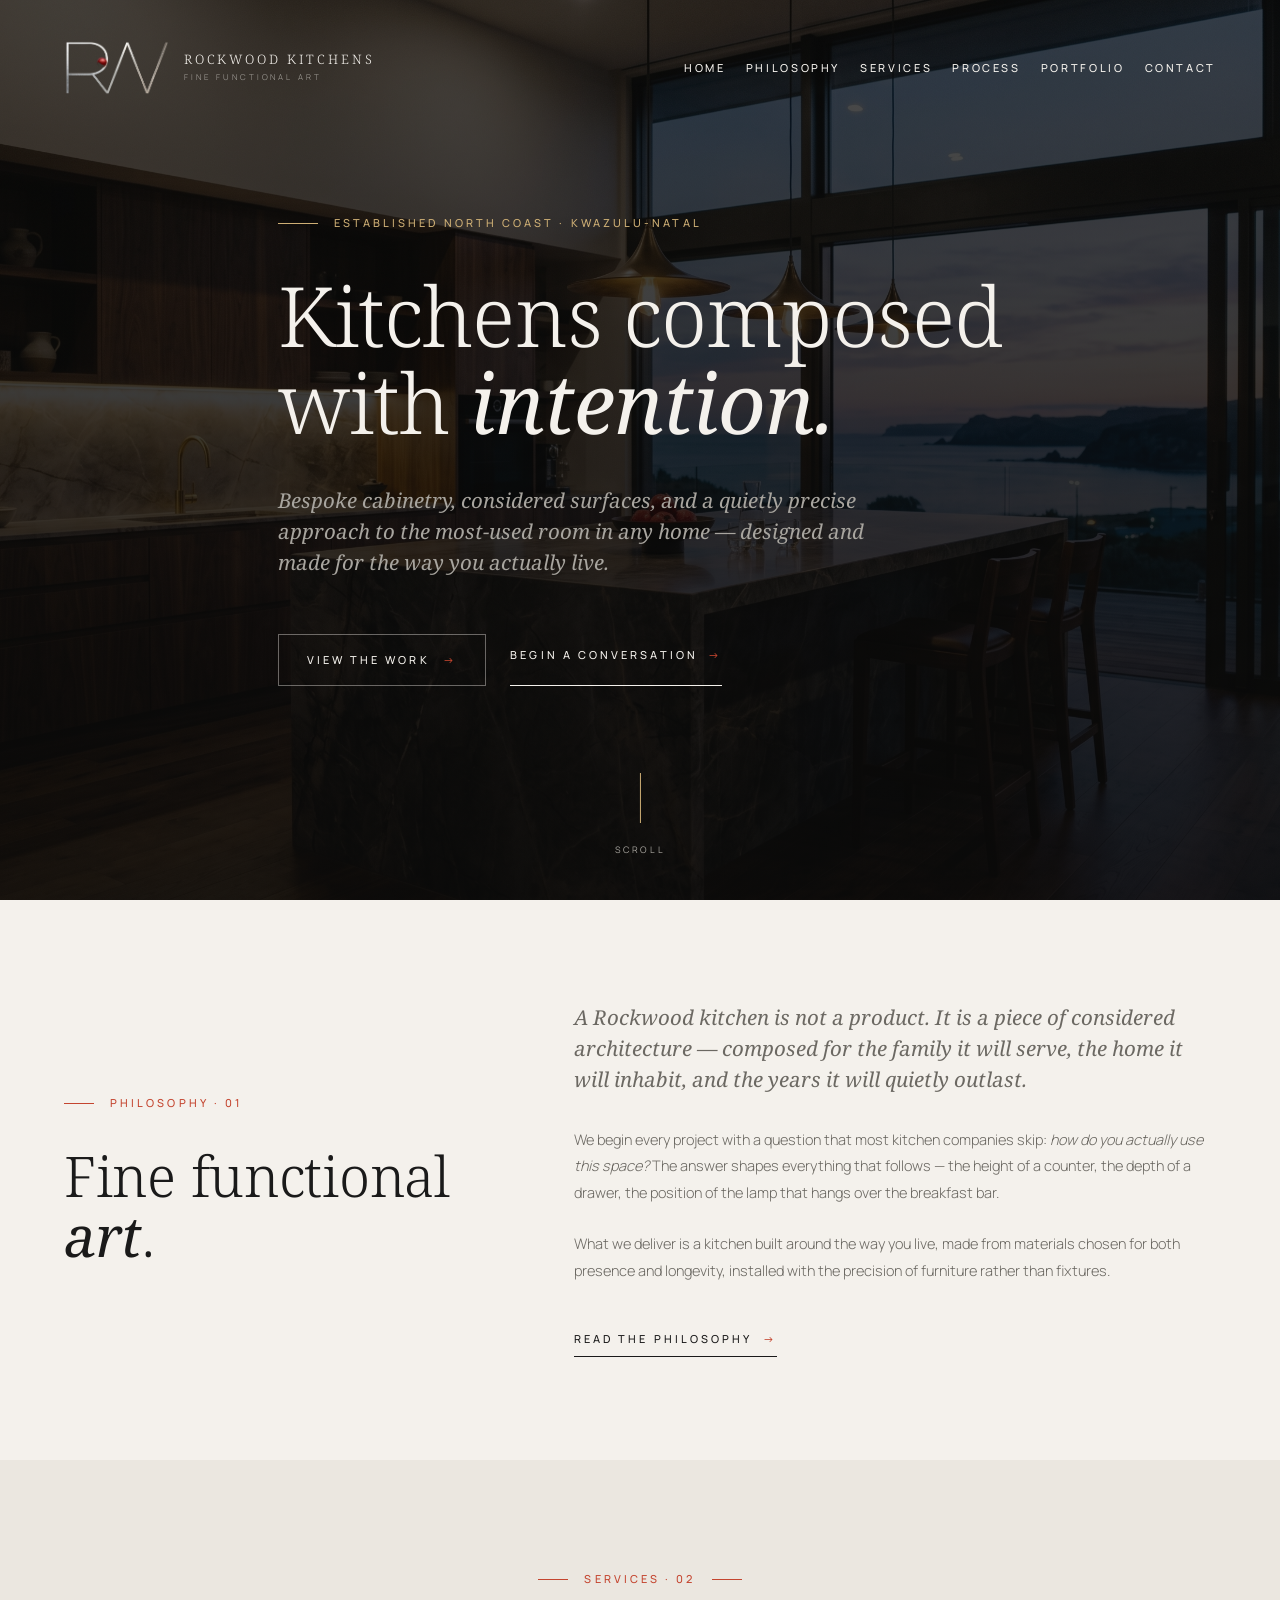
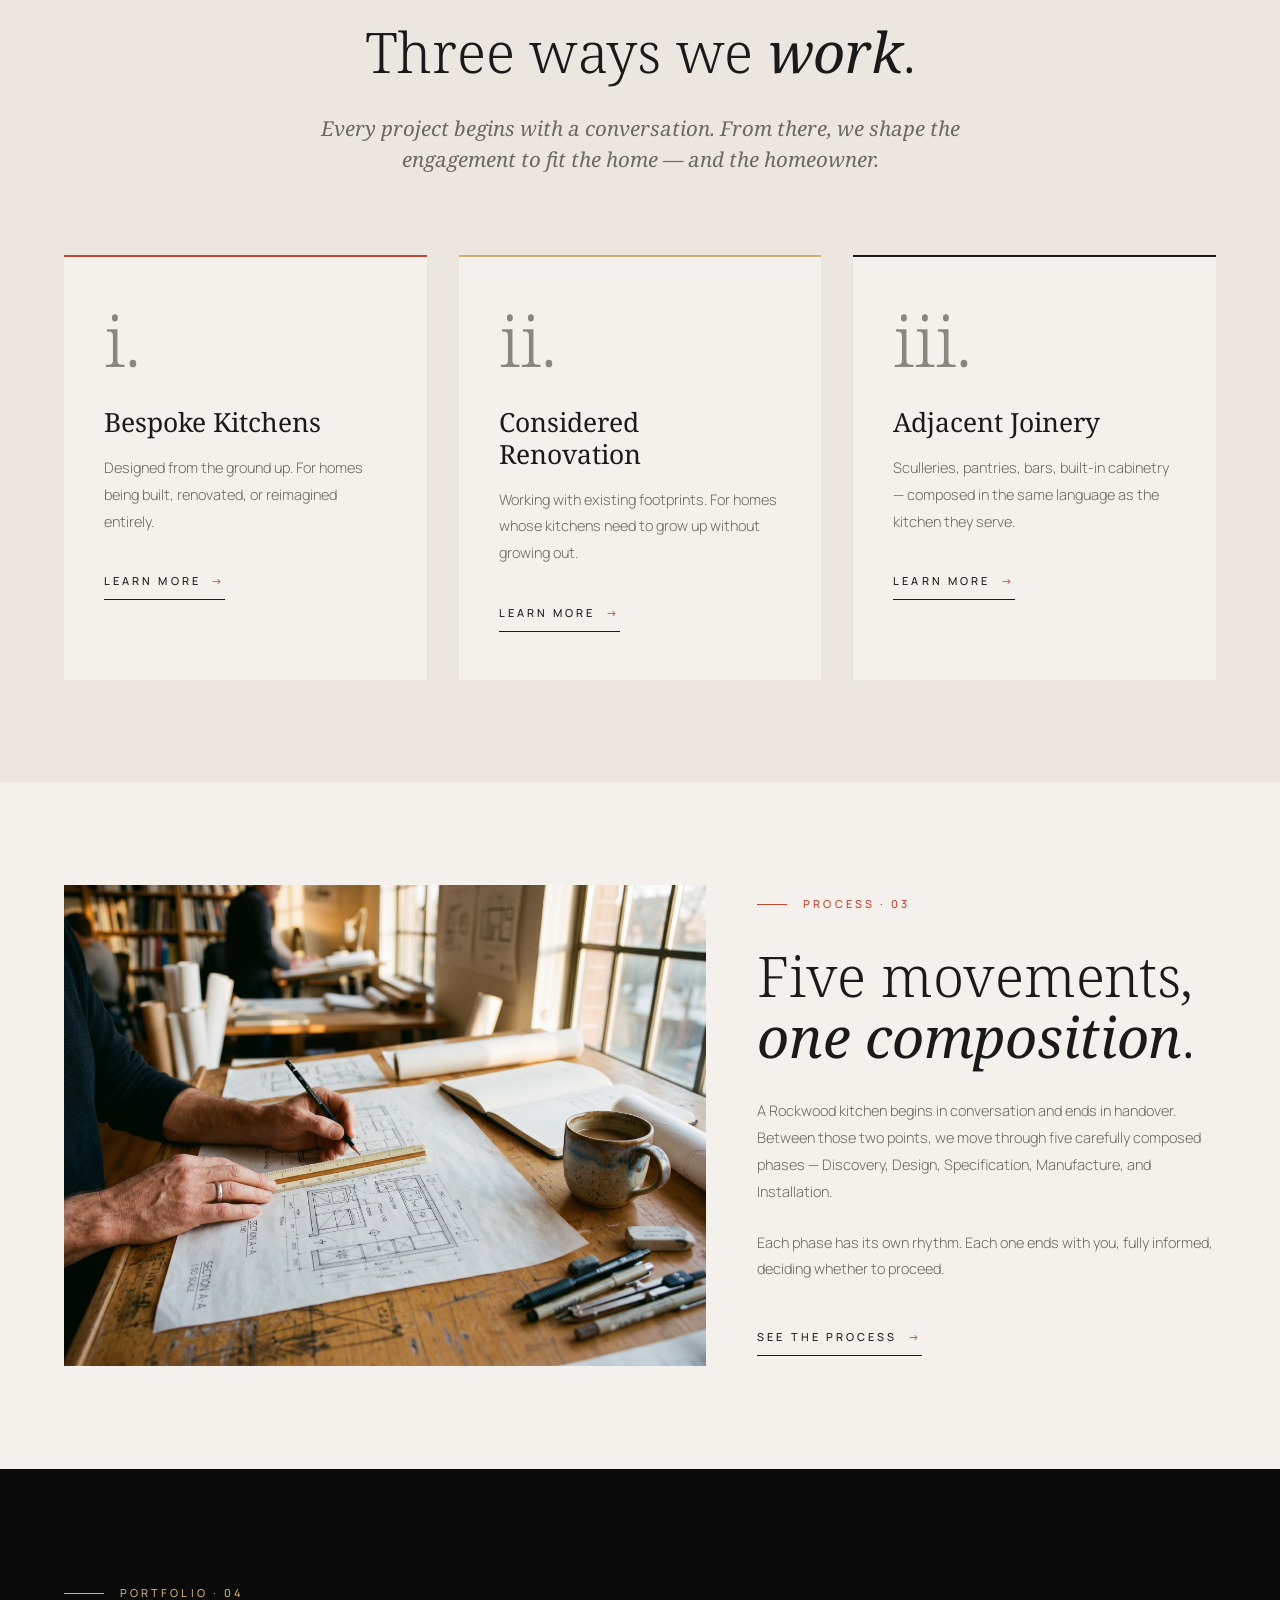
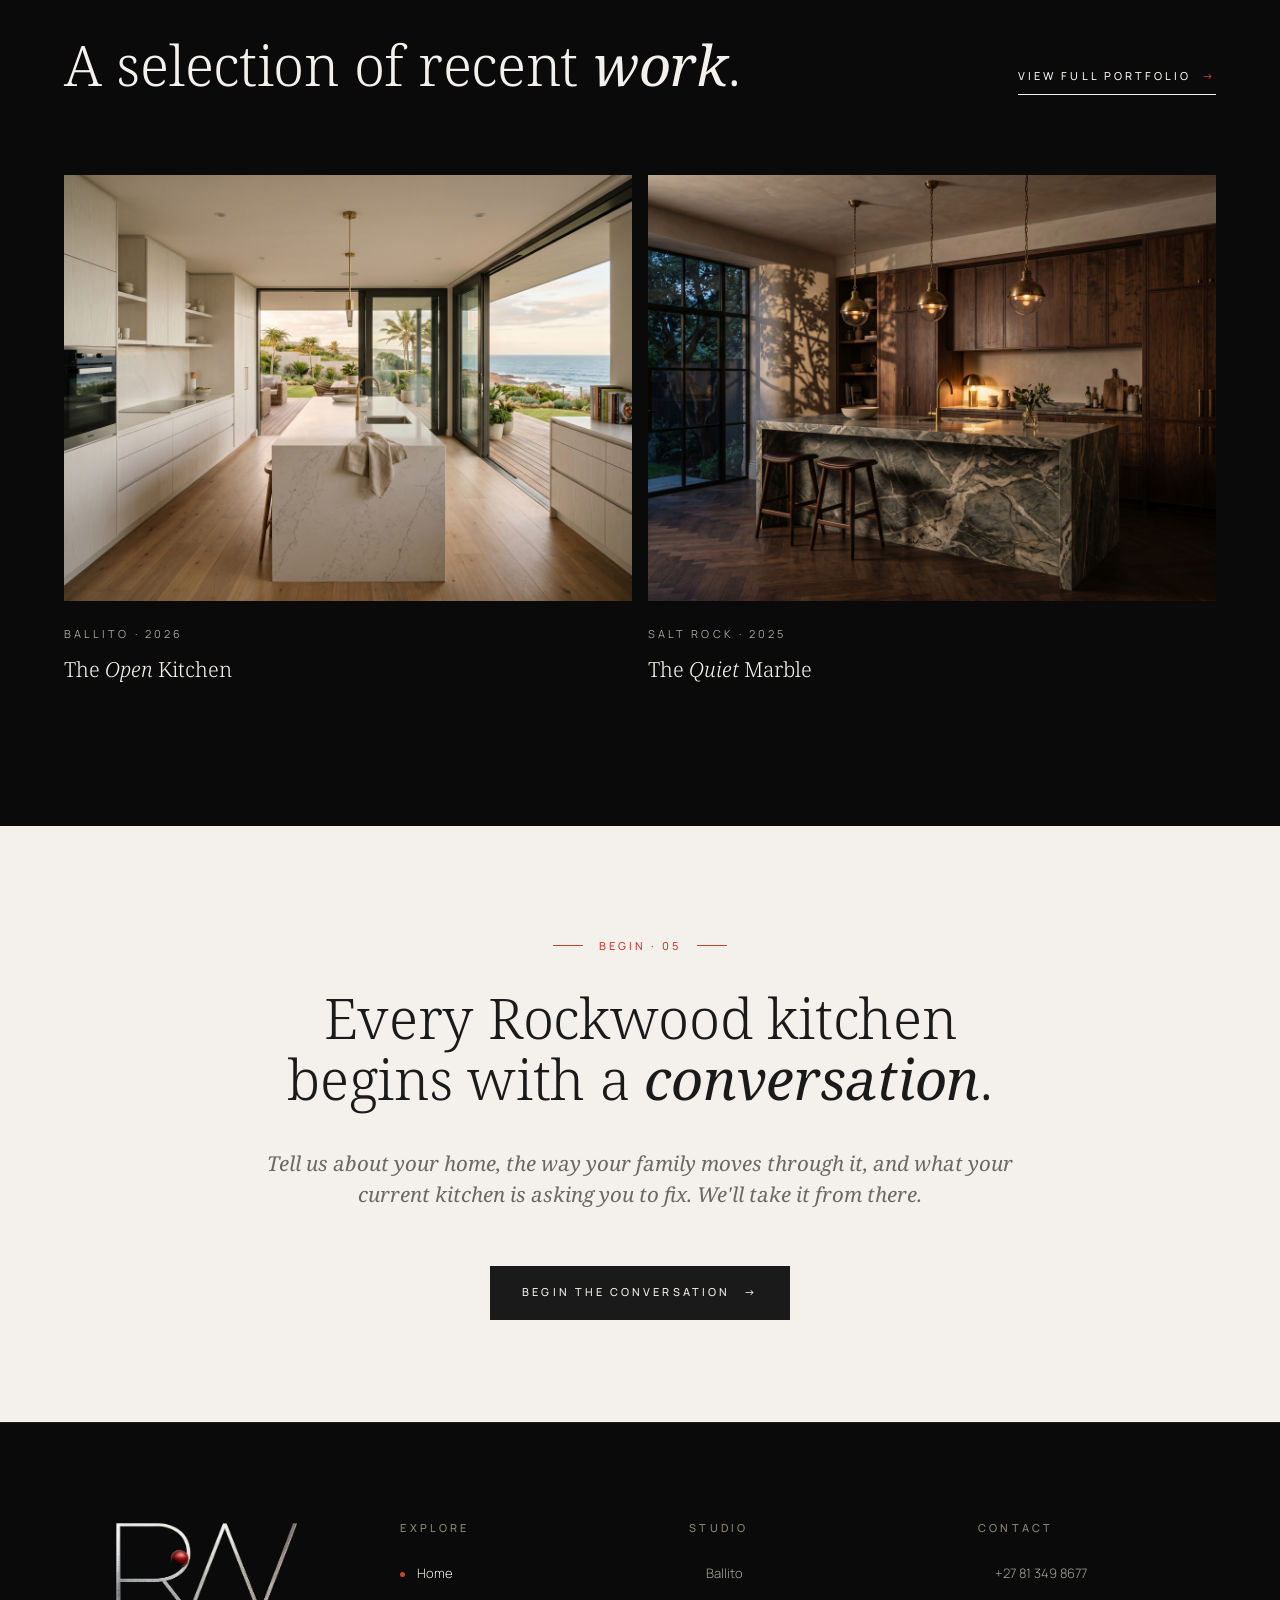
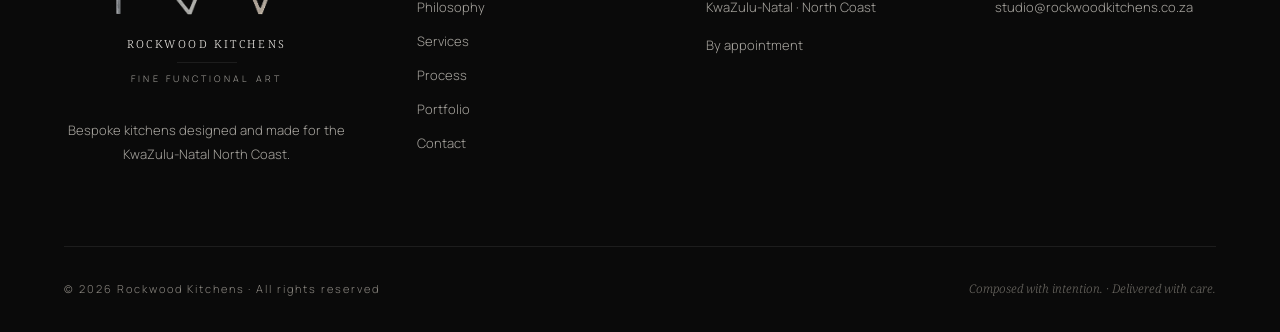
==== index.html @ f2700e16 "sda asdfasf" ====
<!DOCTYPE html>
<html lang="en">
<head>
<meta charset="UTF-8">
<meta name="viewport" content="width=device-width, initial-scale=1.0">
<title>Rockwood Kitchens — Fine Functional Art</title>
<meta name="description" content="Rockwood Kitchens designs and delivers bespoke kitchens for the KwaZulu-Natal North Coast. Considered, precise, and made to last.">
<meta property="og:title" content="Rockwood Kitchens — Fine Functional Art">
<meta property="og:description" content="Bespoke kitchens designed and built for the KwaZulu-Natal North Coast.">
<meta property="og:type" content="website">
<link rel="preconnect" href="https://fonts.googleapis.com">
<link rel="preconnect" href="https://fonts.gstatic.com" crossorigin>
<link href="https://fonts.googleapis.com/css2?family=Noto+Serif:ital,wght@0,300;0,400;0,500;0,600;1,300;1,400;1,500&family=Manrope:wght@200;300;400;500;600&display=swap" rel="stylesheet">
<link rel="stylesheet" href="assets/site.css">
</head>
<body>

<!-- ════════════ HEADER ════════════ -->
<header class="site-header on-dark">
  <div class="row">
    <a href="index.html" class="logo-mark">
      <img src="assets/rockwood-monogram.png" alt="Rockwood Kitchens monogram">
      <div>
        <div class="title">ROCKWOOD&nbsp;KITCHENS</div>
        <div class="sub">Fine Functional Art</div>
      </div>
    </a>
    <nav class="site-nav">
      <a href="index.html" class="current">Home</a>
      <a href="about.html">Philosophy</a>
      <a href="services.html">Services</a>
      <a href="process.html">Process</a>
      <a href="portfolio.html">Portfolio</a>
      <a href="contact.html">Contact</a>
    </nav>
    <button class="menu-toggle" aria-label="Menu">☰</button>
  </div>
</header>

<!-- ════════════ HERO ════════════ -->
<section style="position: relative; min-height: 100vh; background: var(--ink-2); color: var(--cream); display: flex; align-items: center; overflow: hidden;">
  <!-- REPLACE: hero photograph of a finished Rockwood kitchen, shot at dusk, warm lamps on, dark cabinetry -->
  <div class="photo-frame" style="position: absolute; inset: 0; opacity: 0.45;">
    <img src="assets/images/IMG-WEB-01-home-hero.jpg" alt="">
  </div>
  <div style="position: absolute; inset: 0; background: linear-gradient(to bottom, rgba(10,10,10,0.4) 0%, rgba(10,10,10,0.75) 100%);"></div>

  <div class="container" style="position: relative; z-index: 2; padding-top: 8rem; padding-bottom: 8rem;">
    <div style="max-width: 900px;">
      <div class="rise" style="display: flex; align-items: center; gap: 1rem; margin-bottom: 2.5rem;">
        <span class="rule-gold"></span>
        <span class="eyebrow-gold">Established North Coast · KwaZulu-Natal</span>
      </div>
      <h1 class="h-hero h-hero-light rise d1">
        Kitchens composed<br>
        with <span class="italic">intention.</span>
      </h1>
      <p class="lead rise d2" style="color: var(--mute-3); max-width: 620px; margin-top: 2.5rem;">
        Bespoke cabinetry, considered surfaces, and a quietly precise approach to the most-used room in any home — designed and made for the way you actually live.
      </p>
      <div class="rise d3" style="margin-top: 3.5rem; display: flex; flex-wrap: wrap; gap: 1.5rem;">
        <a href="portfolio.html" class="btn-outline on-dark">View the Work <span class="arrow">→</span></a>
        <a href="contact.html" class="cta-link cta-link-light">Begin a Conversation <span class="arrow">→</span></a>
      </div>
    </div>
  </div>

  <div style="position: absolute; bottom: 2.5rem; left: 50%; transform: translateX(-50%); z-index: 2;">
    <div style="width: 1px; height: 50px; background: var(--gold); margin: 0 auto 0.75rem;"></div>
    <span class="eyebrow-on-dark" style="font-size: 9px;">SCROLL</span>
  </div>
</section>

<!-- ════════════ PHILOSOPHY ════════════ -->
<section class="section">
  <div class="container">
    <div class="grid-split-5-7">
      <div>
        <div style="display: flex; align-items: center; gap: 1rem; margin-bottom: 2rem;">
          <span class="rule-short"></span>
          <span class="eyebrow">Philosophy · 01</span>
        </div>
        <h2 class="h-section">
          Fine functional<br>
          <span class="italic">art</span>.
        </h2>
      </div>
      <div>
        <p class="lead" style="margin-bottom: 2rem;">
          A Rockwood kitchen is not a product. It is a piece of considered architecture — composed for the family it will serve, the home it will inhabit, and the years it will quietly outlast.
        </p>
        <p class="body-text" style="margin-bottom: 1.5rem;">
          We begin every project with a question that most kitchen companies skip: <em>how do you actually use this space?</em> The answer shapes everything that follows — the height of a counter, the depth of a drawer, the position of the lamp that hangs over the breakfast bar.
        </p>
        <p class="body-text" style="margin-bottom: 2.5rem;">
          What we deliver is a kitchen built around the way you live, made from materials chosen for both presence and longevity, installed with the precision of furniture rather than fixtures.
        </p>
        <a href="about.html" class="cta-link">Read the Philosophy <span class="arrow">→</span></a>
      </div>
    </div>
  </div>
</section>

<!-- ════════════ SERVICES PREVIEW ════════════ -->
<section class="section" style="background: var(--cream-2);">
  <div class="container">
    <div style="text-align: center; max-width: 720px; margin: 0 auto 5rem;">
      <div style="display: inline-flex; align-items: center; gap: 1rem; margin-bottom: 2rem;">
        <span class="rule-short"></span>
        <span class="eyebrow">Services · 02</span>
        <span class="rule-short"></span>
      </div>
      <h2 class="h-section">
        Three ways we <span class="italic">work</span>.
      </h2>
      <p class="lead" style="margin-top: 2rem;">
        Every project begins with a conversation. From there, we shape the engagement to fit the home — and the homeowner.
      </p>
    </div>

    <div style="display: grid; grid-template-columns: repeat(3, 1fr); gap: 2rem;">
      <div style="background: var(--cream); padding: 3rem 2.5rem; border-top: 2px solid var(--rust);">
        <div class="numeral" style="margin-bottom: 2rem;">i.</div>
        <h3 class="h-card" style="margin-bottom: 1rem;">Bespoke Kitchens</h3>
        <p class="body-text" style="margin-bottom: 2rem;">Designed from the ground up. For homes being built, renovated, or reimagined entirely.</p>
        <a href="services.html#bespoke" class="cta-link">Learn More <span class="arrow">→</span></a>
      </div>
      <div style="background: var(--cream); padding: 3rem 2.5rem; border-top: 2px solid var(--gold);">
        <div class="numeral" style="margin-bottom: 2rem;">ii.</div>
        <h3 class="h-card" style="margin-bottom: 1rem;">Considered Renovation</h3>
        <p class="body-text" style="margin-bottom: 2rem;">Working with existing footprints. For homes whose kitchens need to grow up without growing out.</p>
        <a href="services.html#renovation" class="cta-link">Learn More <span class="arrow">→</span></a>
      </div>
      <div style="background: var(--cream); padding: 3rem 2.5rem; border-top: 2px solid var(--ink);">
        <div class="numeral" style="margin-bottom: 2rem;">iii.</div>
        <h3 class="h-card" style="margin-bottom: 1rem;">Adjacent Joinery</h3>
        <p class="body-text" style="margin-bottom: 2rem;">Sculleries, pantries, bars, built-in cabinetry — composed in the same language as the kitchen they serve.</p>
        <a href="services.html#joinery" class="cta-link">Learn More <span class="arrow">→</span></a>
      </div>
    </div>
  </div>
</section>

<!-- ════════════ PROCESS PREVIEW ════════════ -->
<section class="section">
  <div class="container">
    <div class="grid-split-7-5">
      <!-- REPLACE: photograph of a Rockwood designer at a drafting table, technical drawing visible, warm light -->
      <div class="photo-frame aspect-4-3">
        <img src="assets/images/IMG-WEB-02-process-drafting.jpg" alt="">
      </div>
      <div>
        <div style="display: flex; align-items: center; gap: 1rem; margin-bottom: 2rem;">
          <span class="rule-short"></span>
          <span class="eyebrow">Process · 03</span>
        </div>
        <h2 class="h-section" style="margin-bottom: 2rem;">
          Five movements, <span class="italic">one composition</span>.
        </h2>
        <p class="body-text" style="margin-bottom: 1.5rem;">
          A Rockwood kitchen begins in conversation and ends in handover. Between those two points, we move through five carefully composed phases — Discovery, Design, Specification, Manufacture, and Installation.
        </p>
        <p class="body-text" style="margin-bottom: 2.5rem;">
          Each phase has its own rhythm. Each one ends with you, fully informed, deciding whether to proceed.
        </p>
        <a href="process.html" class="cta-link">See the Process <span class="arrow">→</span></a>
      </div>
    </div>
  </div>
</section>

<!-- ════════════ PORTFOLIO PREVIEW ════════════ -->
<section style="background: var(--ink-2); color: var(--cream); padding: clamp(5rem, 9vw, 9rem) 0;">
  <div class="container">
    <div style="display: flex; align-items: end; justify-content: space-between; gap: 3rem; margin-bottom: 5rem; flex-wrap: wrap;">
      <div>
        <div style="display: flex; align-items: center; gap: 1rem; margin-bottom: 2rem;">
          <span class="rule-gold"></span>
          <span class="eyebrow-gold">Portfolio · 04</span>
        </div>
        <h2 class="h-section h-section-light">
          A selection of recent <span class="italic">work</span>.
        </h2>
      </div>
      <a href="portfolio.html" class="cta-link cta-link-light">View Full Portfolio <span class="arrow">→</span></a>
    </div>

    <div style="display: grid; grid-template-columns: 1fr 1fr; gap: 1rem;">
      <!-- REPLACE: portfolio image — Ballito residence, white-oak galley kitchen, view to garden -->
      <div>
        <div class="photo-frame aspect-4-3">
          <img src="assets/images/IMG-WEB-03-portfolio-open-kitchen.jpg" alt="">
        </div>
        <div style="padding: 1.5rem 0; display: flex; justify-content: space-between; align-items: baseline;">
          <div>
            <div class="eyebrow-on-dark">Ballito · 2026</div>
            <div style="font-family: 'Noto Serif', serif; font-size: 1.3rem; color: var(--cream); margin-top: 0.5rem;">The <em>Open</em> Kitchen</div>
          </div>
        </div>
      </div>
      <!-- REPLACE: portfolio image — Salt Rock residence, dark cabinetry, marble island, pendant lights -->
      <div>
        <div class="photo-frame aspect-4-3">
          <img src="assets/images/IMG-WEB-04-portfolio-quiet-marble.jpg" alt="">
        </div>
        <div style="padding: 1.5rem 0; display: flex; justify-content: space-between; align-items: baseline;">
          <div>
            <div class="eyebrow-on-dark">Salt Rock · 2025</div>
            <div style="font-family: 'Noto Serif', serif; font-size: 1.3rem; color: var(--cream); margin-top: 0.5rem;">The <em>Quiet</em> Marble</div>
          </div>
        </div>
      </div>
    </div>
  </div>
</section>

<!-- ════════════ CTA / CONTACT ════════════ -->
<section class="section">
  <div class="container">
    <div style="text-align: center; max-width: 780px; margin: 0 auto;">
      <div style="display: inline-flex; align-items: center; gap: 1rem; margin-bottom: 2rem;">
        <span class="rule-short"></span>
        <span class="eyebrow">Begin · 05</span>
        <span class="rule-short"></span>
      </div>
      <h2 class="h-section" style="margin-bottom: 2.5rem;">
        Every Rockwood kitchen<br>
        begins with a <span class="italic">conversation</span>.
      </h2>
      <p class="lead" style="margin-bottom: 3.5rem;">
        Tell us about your home, the way your family moves through it, and what your current kitchen is asking you to fix. We'll take it from there.
      </p>
      <a href="contact.html" class="btn-solid">Begin the Conversation <span class="arrow">→</span></a>
    </div>
  </div>
</section>

<!-- ════════════ FOOTER ════════════ -->
<footer class="site-footer">
  <div class="row">
    <div class="footer-brand">
      <div class="center-block">
        <img src="assets/rockwood-monogram.png" alt="Rockwood Kitchens">
        <div class="title">ROCKWOOD&nbsp;KITCHENS</div>
        <div class="sub-rule"></div>
        <div class="sub">Fine Functional Art</div>
      </div>
      <p class="footer-tagline" style="margin: 2rem auto 0; text-align: center;">
        Bespoke kitchens designed and made for the KwaZulu-Natal North Coast.
      </p>
    </div>
    <div class="footer-col">
      <h5>Explore</h5>
      <ul>
        <li class="current"><a href="index.html">Home</a></li>
        <li><a href="about.html">Philosophy</a></li>
        <li><a href="services.html">Services</a></li>
        <li><a href="process.html">Process</a></li>
        <li><a href="portfolio.html">Portfolio</a></li>
        <li><a href="contact.html">Contact</a></li>
      </ul>
    </div>
    <div class="footer-col">
      <h5>Studio</h5>
      <ul class="contact-list">
        <li>Ballito</li>
        <li class="muted">KwaZulu-Natal · North Coast</li>
        <li style="margin-top: 1rem;">By appointment</li>
      </ul>
    </div>
    <div class="footer-col">
      <h5>Contact</h5>
      <ul class="contact-list">
        <li><a href="tel:+27813498677">+27&nbsp;81&nbsp;349&nbsp;8677</a></li>
        <li><a href="mailto:studio@rockwoodkitchens.co.za">studio@rockwoodkitchens.co.za</a></li>
      </ul>
    </div>
  </div>
  <div class="copyright-row">
    <span>© 2026 Rockwood Kitchens · All rights reserved</span>
    <span class="closing-italic">Composed with intention. · Delivered with care.</span>
  </div>
</footer>

<script>
  document.querySelector('.menu-toggle')?.addEventListener('click', () => {
    const nav = document.querySelector('.site-nav');
    nav.style.display = nav.style.display === 'flex' ? 'none' : 'flex';
  });
</script>

</body>
</html>
---- assets/site.css ----
/* ─────────────────────────────────────────────────
   ROCKWOOD KITCHENS — Site Stylesheet
   v1.0 · May 2026 · Mathew Hartley Consulting
   Editorial luxury — locked design system
   ───────────────────────────────────────────────── */

:root {
  --cream:    #f4f1ec;
  --cream-2:  #ebe7e0;
  --cream-3:  #e4ddd0;
  --ink:      #1a1a1a;
  --ink-2:    #0a0a0a;
  --ink-3:    #1c1c1a;
  --mute:     #8b8780;
  --mute-2:   #6b6862;
  --mute-3:   #a8a59f;
  --line:     #d4d0c8;
  --line-dk:  rgba(255,255,255,0.08);
  --rust:     #c4452f;
  --rust-2:   #9e3a28;
  --gold:     #ceaf75;

  --maxw:     1600px;
  --maxw-narrow: 1100px;
}

*, *::before, *::after { box-sizing: border-box; margin: 0; padding: 0; }
html { scroll-behavior: smooth; -webkit-text-size-adjust: 100%; }
body {
  font-family: 'Manrope', system-ui, -apple-system, sans-serif;
  font-weight: 300;
  font-size: 15px;
  line-height: 1.7;
  color: var(--ink);
  background: var(--cream);
  -webkit-font-smoothing: antialiased;
  text-rendering: optimizeLegibility;
  font-feature-settings: 'kern','liga','ss01';
}
img { max-width: 100%; height: auto; display: block; }
a { color: inherit; text-decoration: none; }

.font-serif { font-family: 'Noto Serif', 'Times New Roman', serif; }
.italic { font-style: italic; }

/* ─── Eyebrows ─── */
.eyebrow {
  font-size: 11px; letter-spacing: 0.28em; text-transform: uppercase;
  color: var(--rust); font-weight: 500;
}
.eyebrow-mute {
  font-size: 11px; letter-spacing: 0.28em; text-transform: uppercase;
  color: var(--mute); font-weight: 500;
}
.eyebrow-on-dark {
  font-size: 11px; letter-spacing: 0.28em; text-transform: uppercase;
  color: var(--mute-3); font-weight: 400;
}
.eyebrow-gold {
  font-size: 11px; letter-spacing: 0.28em; text-transform: uppercase;
  color: var(--gold); font-weight: 500;
}

/* ─── Rules ─── */
.rule-short { display: inline-block; width: 30px; height: 1px; background: var(--rust); vertical-align: middle; }
.rule-gold  { display: inline-block; width: 40px; height: 1px; background: var(--gold); vertical-align: middle; }
.rule-line  { display: block; width: 100%; height: 1px; background: var(--line); }
.rule-line-dk { display: block; width: 100%; height: 1px; background: var(--line-dk); }

/* ─── Dot separator ─── */
.dot { display: inline-block; width: 5px; height: 5px; border-radius: 9999px; background: var(--rust); vertical-align: middle; }
.dot-gold { display: inline-block; width: 5px; height: 5px; border-radius: 9999px; background: var(--gold); vertical-align: middle; }

/* ─── Container ─── */
.container { max-width: var(--maxw); margin: 0 auto; padding-left: clamp(1.5rem, 5vw, 5rem); padding-right: clamp(1.5rem, 5vw, 5rem); }
.container-narrow { max-width: var(--maxw-narrow); margin: 0 auto; padding-left: clamp(1.5rem, 5vw, 5rem); padding-right: clamp(1.5rem, 5vw, 5rem); }

/* ─── Section padding ─── */
.section { padding-top: clamp(4rem, 8vw, 8rem); padding-bottom: clamp(4rem, 8vw, 8rem); }
.section-lg { padding-top: clamp(5rem, 10vw, 10rem); padding-bottom: clamp(5rem, 10vw, 10rem); }

/* ─── Headlines ─── */
.h-hero {
  font-family: 'Noto Serif', serif;
  font-weight: 300;
  font-size: clamp(3rem, 6.5vw, 5.5rem);
  line-height: 1.04;
  letter-spacing: -0.01em;
  color: var(--ink);
}
.h-hero-light { color: var(--cream); }
.h-hero .italic { font-style: italic; font-weight: 400; }

.h-section {
  font-family: 'Noto Serif', serif;
  font-weight: 300;
  font-size: clamp(2.25rem, 4.5vw, 3.5rem);
  line-height: 1.08;
  letter-spacing: -0.005em;
  color: var(--ink);
}
.h-section .italic { font-style: italic; font-weight: 400; }
.h-section-light { color: var(--cream); }

.h-card {
  font-family: 'Noto Serif', serif;
  font-weight: 400;
  font-size: 1.65rem;
  line-height: 1.2;
  color: var(--ink);
}

/* ─── Body text classes ─── */
.lead {
  font-family: 'Noto Serif', serif;
  font-weight: 400;
  font-style: italic;
  font-size: clamp(1.05rem, 1.6vw, 1.4rem);
  line-height: 1.5;
  color: var(--mute-2);
}
.body-text { font-size: 14.5px; line-height: 1.85; color: var(--mute-2); }
.body-text-light { color: var(--mute-3); }
.caption { font-size: 13px; line-height: 1.7; color: var(--mute-2); }

/* ─── Big serif numerals ─── */
.numeral {
  font-family: 'Noto Serif', serif;
  font-weight: 300;
  font-size: clamp(3.5rem, 5.5vw, 5rem);
  line-height: 1;
  color: var(--mute);
}
.numeral-dark { color: var(--line); }

/* ─── Buttons & CTAs ─── */
.cta-link {
  display: inline-flex; align-items: center; gap: .65rem;
  padding-bottom: .5rem; border-bottom: 1px solid currentColor;
  font-size: 11px; letter-spacing: 0.28em; text-transform: uppercase;
  font-weight: 500; color: var(--ink);
  transition: color 0.3s ease;
}
.cta-link .arrow { color: var(--rust); transition: transform 0.35s ease; }
.cta-link:hover .arrow { transform: translateX(.35rem); }
.cta-link-light { color: var(--cream); }
.cta-link-light .arrow { color: var(--rust); }

.btn-outline {
  display: inline-flex; align-items: center; gap: .85rem;
  padding: 1rem 1.75rem; border: 1px solid currentColor;
  font-size: 11px; letter-spacing: 0.28em; text-transform: uppercase;
  font-weight: 500; color: var(--ink); background: transparent;
  transition: background-color 0.3s ease, color 0.3s ease;
  cursor: pointer;
}
.btn-outline .arrow { color: var(--rust); transition: transform 0.35s ease; }
.btn-outline:hover .arrow { transform: translateX(.3rem); }
.btn-outline.on-light:hover { background: var(--ink); color: var(--cream); }
.btn-outline.on-dark { color: var(--cream); border-color: rgba(244,241,236,0.4); }
.btn-outline.on-dark:hover { background: var(--cream); color: var(--ink); }

.btn-solid {
  display: inline-flex; align-items: center; gap: .85rem;
  padding: 1.1rem 2rem; background: var(--ink); color: var(--cream);
  font-size: 11px; letter-spacing: 0.28em; text-transform: uppercase;
  font-weight: 500; border: 0; cursor: pointer;
  transition: background-color 0.3s ease;
  font-family: 'Manrope', sans-serif;
}
.btn-solid:hover { background: var(--rust); }
.btn-solid .arrow { transition: transform 0.35s ease; }
.btn-solid:hover .arrow { transform: translateX(.3rem); }

/* ─── Header ─── */
.site-header {
  position: absolute; top: 0; left: 0; right: 0; z-index: 40;
  padding: 2.5rem clamp(1.5rem, 5vw, 5rem);
}
.site-header .row {
  max-width: var(--maxw); margin: 0 auto;
  display: flex; align-items: center; justify-content: space-between;
  gap: 2rem;
}
.site-header .logo-mark { display: flex; align-items: center; gap: 0.875rem; }
.site-header .logo-mark img { height: 56px; width: auto; }
.site-header.on-dark .logo-mark .title { color: var(--cream); }
.site-header .logo-mark .title {
  font-family: 'Noto Serif', serif;
  font-size: 13px; letter-spacing: 0.22em;
  color: var(--ink);
  line-height: 1;
}
.site-header .logo-mark .sub {
  font-size: 8px; letter-spacing: 0.36em; text-transform: uppercase;
  color: var(--mute);
  margin-top: 4px;
}
.site-header.on-dark .logo-mark .sub { color: var(--mute-3); }

.site-nav { display: flex; align-items: center; gap: 1.25rem; }
.site-nav a {
  font-size: 11px; letter-spacing: 0.24em; text-transform: uppercase;
  font-weight: 500; color: var(--ink);
  transition: color 0.3s ease;
}
.site-header.on-dark .site-nav a { color: var(--cream); }
.site-nav a:hover, .site-nav a.current { color: var(--rust); }

.menu-toggle { display: none; }

/* ─── Footer ─── */
.site-footer {
  background: var(--ink-2);
  color: var(--cream);
  padding: 6rem clamp(1.5rem, 5vw, 5rem) 2rem;
  border-top: 1px solid var(--line-dk);
}
.site-footer .row {
  max-width: var(--maxw); margin: 0 auto;
  display: grid; grid-template-columns: 1.2fr 1fr 1fr 1fr;
  gap: clamp(2rem, 4vw, 4rem);
  margin-bottom: 5rem;
}
.site-footer .footer-brand .center-block { text-align: center; }
.site-footer .footer-brand img { height: 100px; margin: 0 auto 1rem; }
.site-footer .footer-brand .title {
  font-family: 'Noto Serif', serif;
  font-size: 11px; letter-spacing: 0.22em; color: var(--cream);
  text-align: center;
}
.site-footer .footer-brand .sub-rule {
  width: 60px; height: 1px; background: var(--line-dk);
  margin: 8px auto;
}
.site-footer .footer-brand .sub {
  font-size: 9px; letter-spacing: 0.36em; text-transform: uppercase;
  color: var(--mute-3); text-align: center;
}
.site-footer .footer-brand .socials {
  margin-top: 1.5rem;
  display: flex; gap: 0.75rem; justify-content: center;
}
.site-footer .footer-brand .socials a {
  width: 34px; height: 34px; border-radius: 50%;
  border: 1px solid var(--line-dk);
  display: inline-flex; align-items: center; justify-content: center;
  color: var(--cream);
  transition: border-color 0.3s ease, color 0.3s ease;
}
.site-footer .footer-brand .socials a:hover { border-color: var(--rust); color: var(--rust); }

.site-footer .footer-tagline {
  font-size: 13px; line-height: 1.85; color: var(--mute-3); font-weight: 300;
  max-width: 18rem;
}
.site-footer .footer-col h5 {
  font-size: 11px; letter-spacing: 0.28em; text-transform: uppercase;
  color: var(--mute); font-weight: 500;
  margin-bottom: 1.5rem;
}
.site-footer .footer-col ul { list-style: none; }
.site-footer .footer-col ul li { font-size: 13px; color: var(--mute-3); margin-bottom: 0.75rem; }
.site-footer .footer-col ul li a { color: var(--mute-3); transition: color 0.3s ease; }
.site-footer .footer-col ul li a:hover { color: var(--rust); }
.site-footer .footer-col ul li.current a { color: var(--cream); }
.site-footer .footer-col ul li.current::before {
  content: ''; display: inline-block;
  width: 5px; height: 5px; border-radius: 50%; background: var(--rust);
  margin-right: 12px; vertical-align: middle;
}
.site-footer .footer-col ul li:not(.current) { padding-left: 17px; }

.site-footer .contact-list li { color: var(--cream); margin-bottom: 0.5rem; }
.site-footer .contact-list li a { color: var(--cream); border-bottom: 1px solid transparent; transition: border-color 0.3s ease, color 0.3s ease; }
.site-footer .contact-list li a:hover { color: var(--rust); border-bottom-color: var(--rust); }
.site-footer .contact-list li.muted { color: var(--mute-3); }

.site-footer .copyright-row {
  max-width: var(--maxw); margin: 0 auto;
  padding-top: 2rem; border-top: 1px solid var(--line-dk);
  display: flex; justify-content: space-between; align-items: center;
  font-size: 11px; letter-spacing: 0.18em; color: var(--mute); font-weight: 300;
}
.site-footer .closing-italic {
  font-family: 'Noto Serif', serif; font-style: italic;
  font-size: 12px; color: var(--mute-2); letter-spacing: 0;
  text-transform: none;
}

/* ─── Photo frames ─── */
.photo-frame {
  background: linear-gradient(135deg, #2a2a28 0%, #1a1a18 50%, #0e0e0d 100%);
  position: relative; overflow: hidden;
}
.photo-frame img {
  width: 100%; height: 100%; object-fit: cover;
  transition: transform 1.4s cubic-bezier(.2,.5,.2,1);
}
.aspect-4-3 { aspect-ratio: 4/3; }
.aspect-5-4 { aspect-ratio: 5/4; }
.aspect-3-2 { aspect-ratio: 3/2; }
.aspect-16-9 { aspect-ratio: 16/9; }
.aspect-16-8 { aspect-ratio: 2/1; }

/* ─── Grids & layouts ─── */
.grid-2 { display: grid; grid-template-columns: 1fr 1fr; gap: clamp(2rem, 4vw, 4rem); align-items: center; }
.grid-split-5-7 { display: grid; grid-template-columns: 5fr 7fr; gap: clamp(2rem, 4vw, 4rem); align-items: center; }
.grid-split-7-5 { display: grid; grid-template-columns: 7fr 5fr; gap: clamp(2rem, 4vw, 4rem); align-items: center; }
.grid-3 { display: grid; grid-template-columns: 1fr 1fr 1fr; gap: 1px; background: var(--line-dk); }

/* ─── Rise animation ─── */
@keyframes rise { from { opacity: 0; transform: translateY(14px); } to { opacity: 1; transform: none; } }
.rise { animation: rise 0.9s ease-out both; }
.rise.d1 { animation-delay: 0.08s; }
.rise.d2 { animation-delay: 0.18s; }
.rise.d3 { animation-delay: 0.28s; }

/* ─── Form (Zoho-integrated, restyled) ─── */
.contact-form .field-row { margin-bottom: 2.5rem; }
.contact-form label {
  display: block;
  font-size: 10px; letter-spacing: 0.28em; text-transform: uppercase;
  color: var(--mute); font-weight: 500;
  margin-bottom: 0.5rem;
}
.contact-form label .req { color: var(--rust); margin-left: 4px; }
.contact-form input[type="text"],
.contact-form input[type="email"],
.contact-form input[type="tel"],
.contact-form textarea {
  width: 100%;
  background: transparent;
  border: 0; border-bottom: 1px solid var(--line);
  padding: 0.6rem 0 0.75rem;
  font-family: 'Manrope', sans-serif;
  font-size: 15px; font-weight: 300; color: var(--ink);
  transition: border-color 0.3s ease;
}
.contact-form input:focus,
.contact-form textarea:focus {
  outline: none; border-bottom-color: var(--rust);
}
.contact-form input::placeholder,
.contact-form textarea::placeholder { color: var(--mute-3); font-weight: 300; }
.contact-form textarea { resize: vertical; min-height: 140px; }
.contact-form .submit-row {
  margin-top: 2.5rem; padding-top: 2rem; border-top: 1px solid var(--line);
}
.contact-form .submit-note {
  font-size: 12px; color: var(--mute); font-style: italic;
  font-family: 'Noto Serif', serif;
  margin-top: 1rem; max-width: 420px;
}

/* ─── Responsive ─── */
@media (max-width: 960px) {
  .grid-2, .grid-split-5-7, .grid-split-7-5 { grid-template-columns: 1fr; }
  .grid-3 { grid-template-columns: 1fr; }
  .site-footer .row { grid-template-columns: 1fr 1fr; }
  .site-nav { display: none; }
  .menu-toggle {
    display: block; background: none; border: none; padding: 0.5rem;
    color: inherit; cursor: pointer;
  }
}
@media (max-width: 600px) {
  .site-footer .row { grid-template-columns: 1fr; }
  .site-footer .copyright-row { flex-direction: column; gap: 0.75rem; text-align: center; }
}
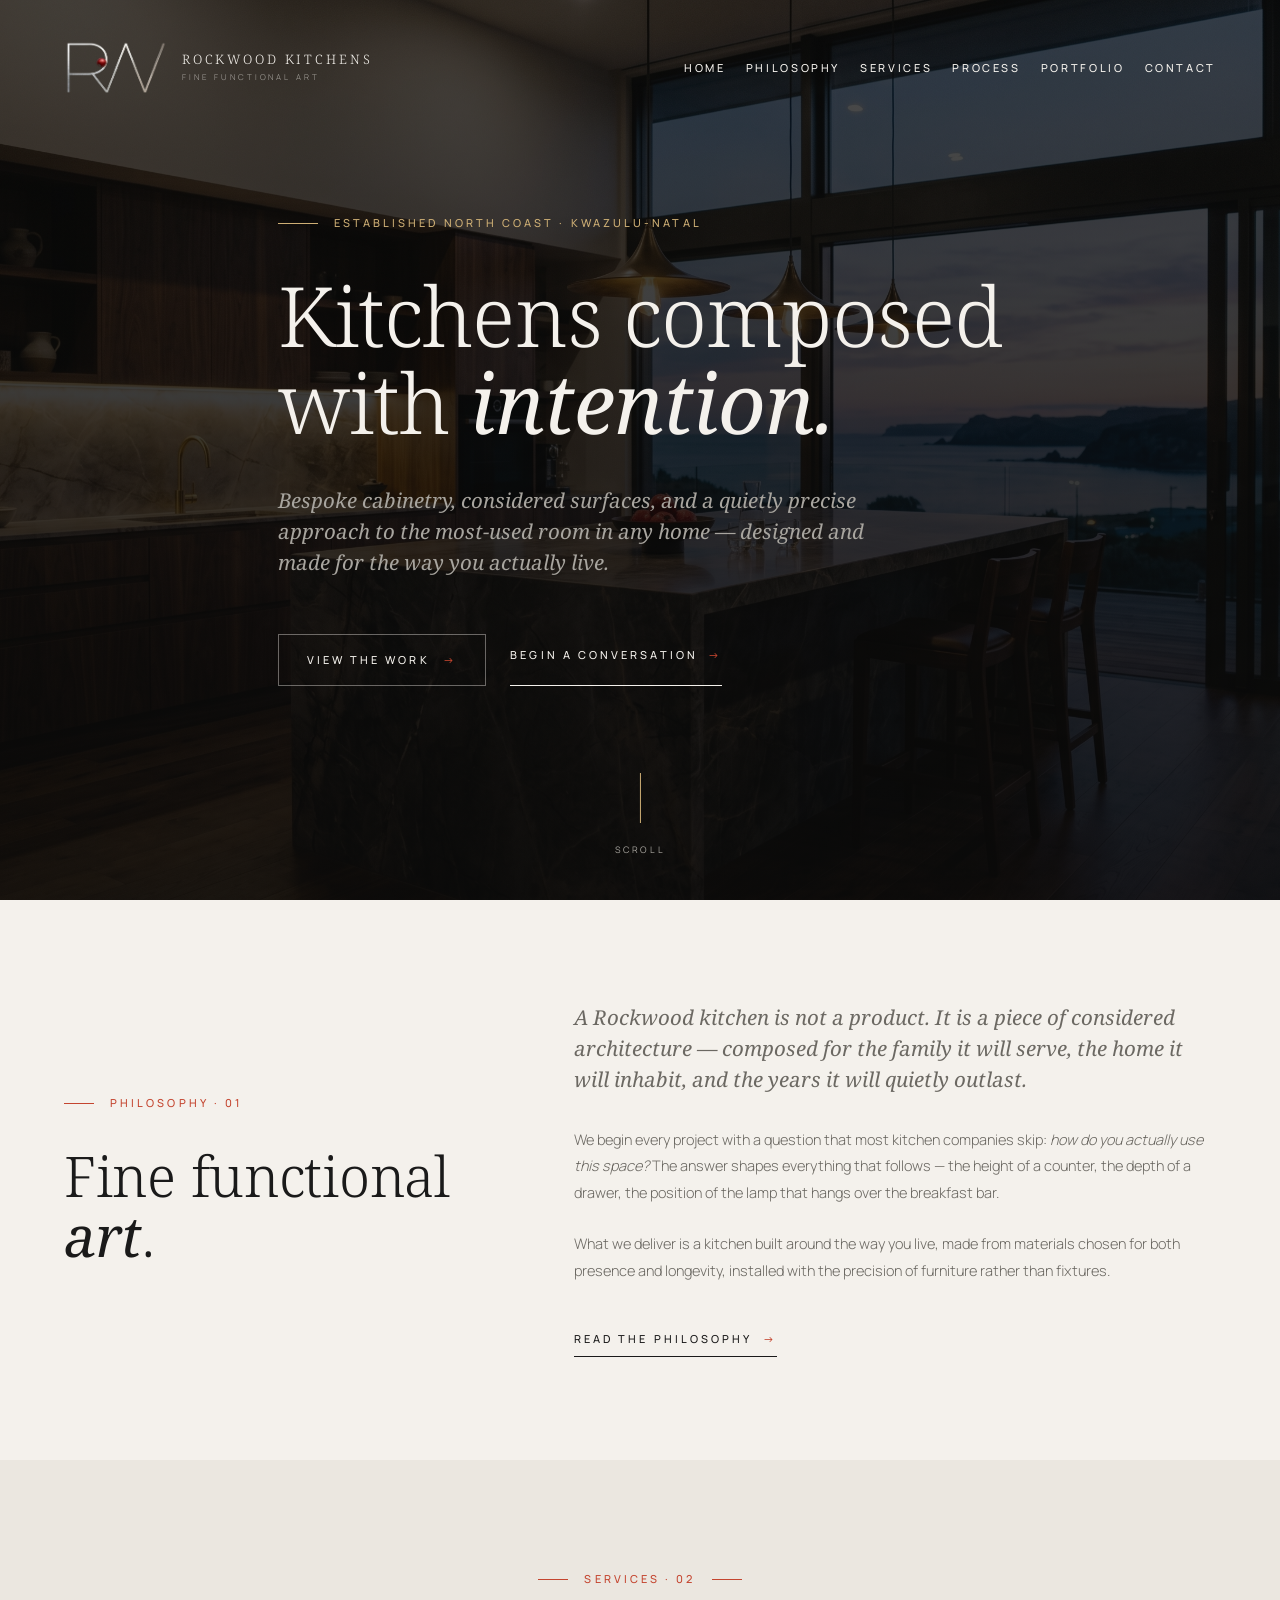
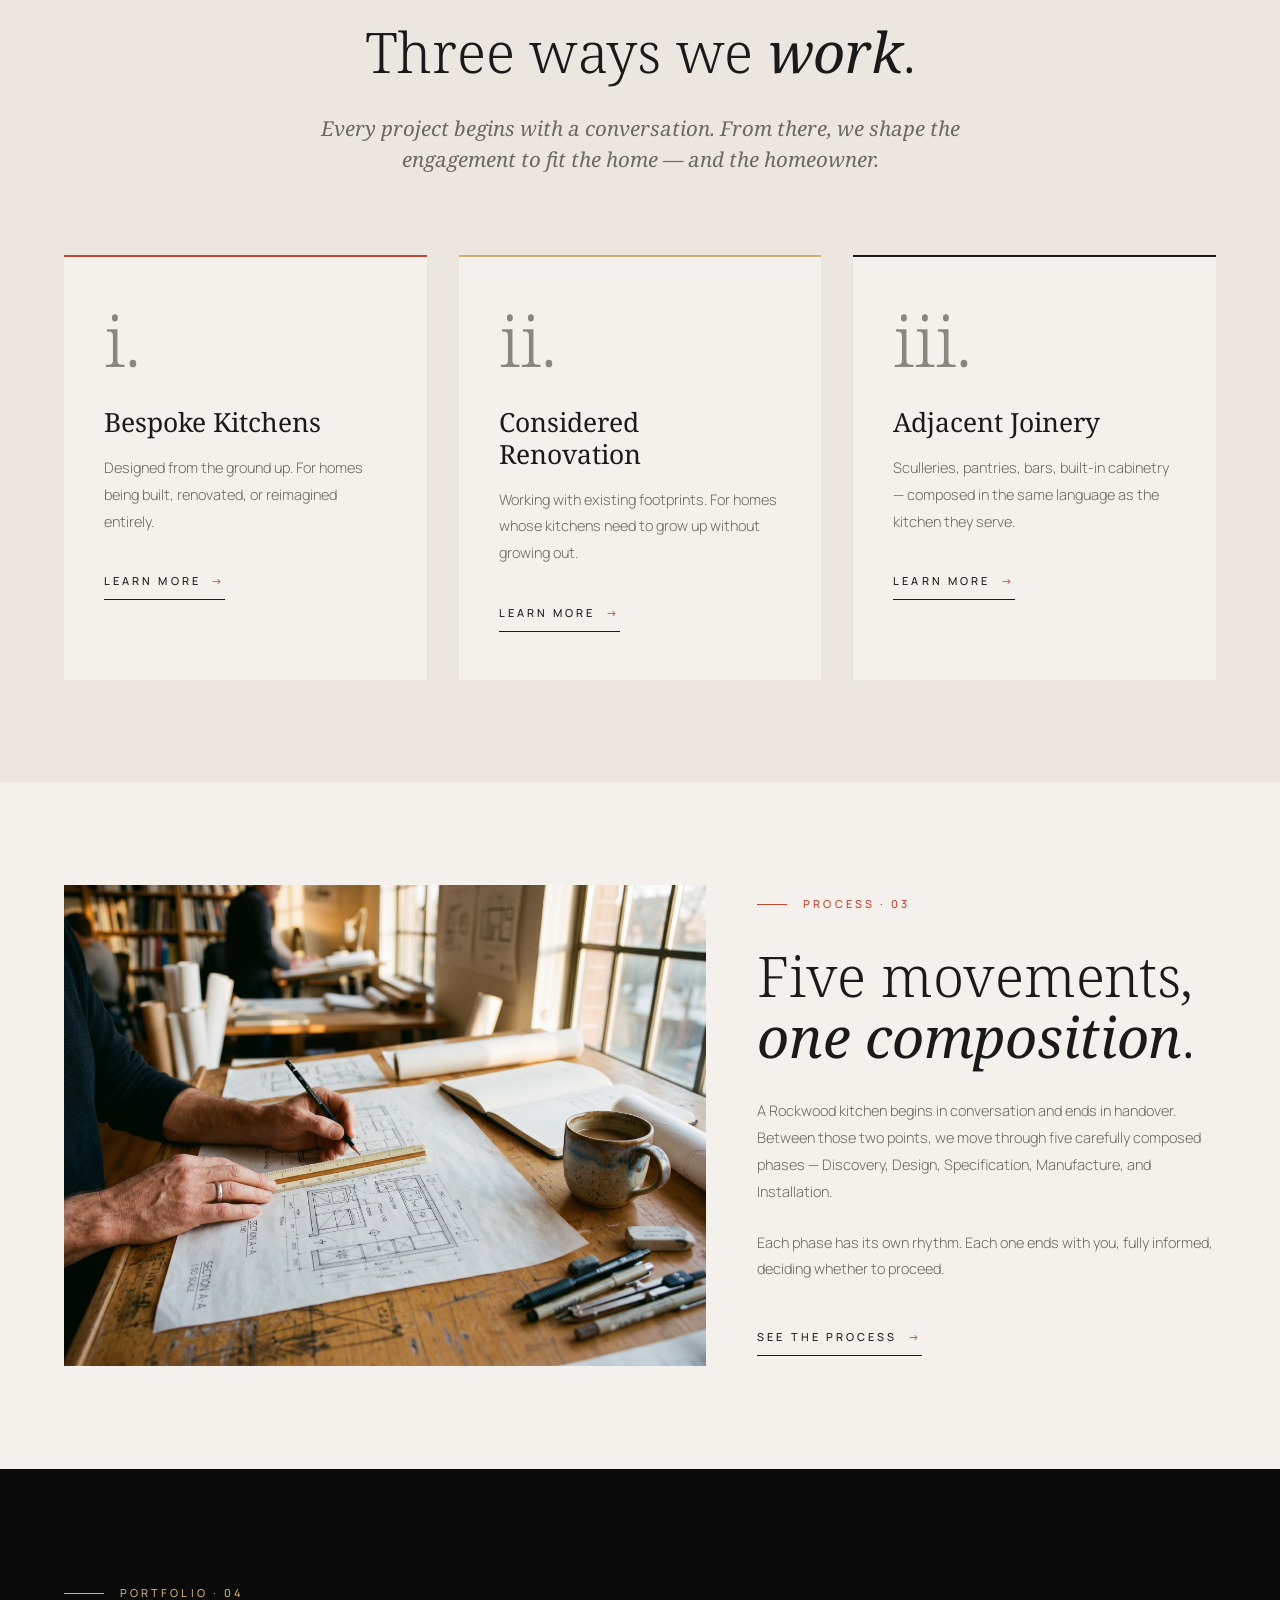
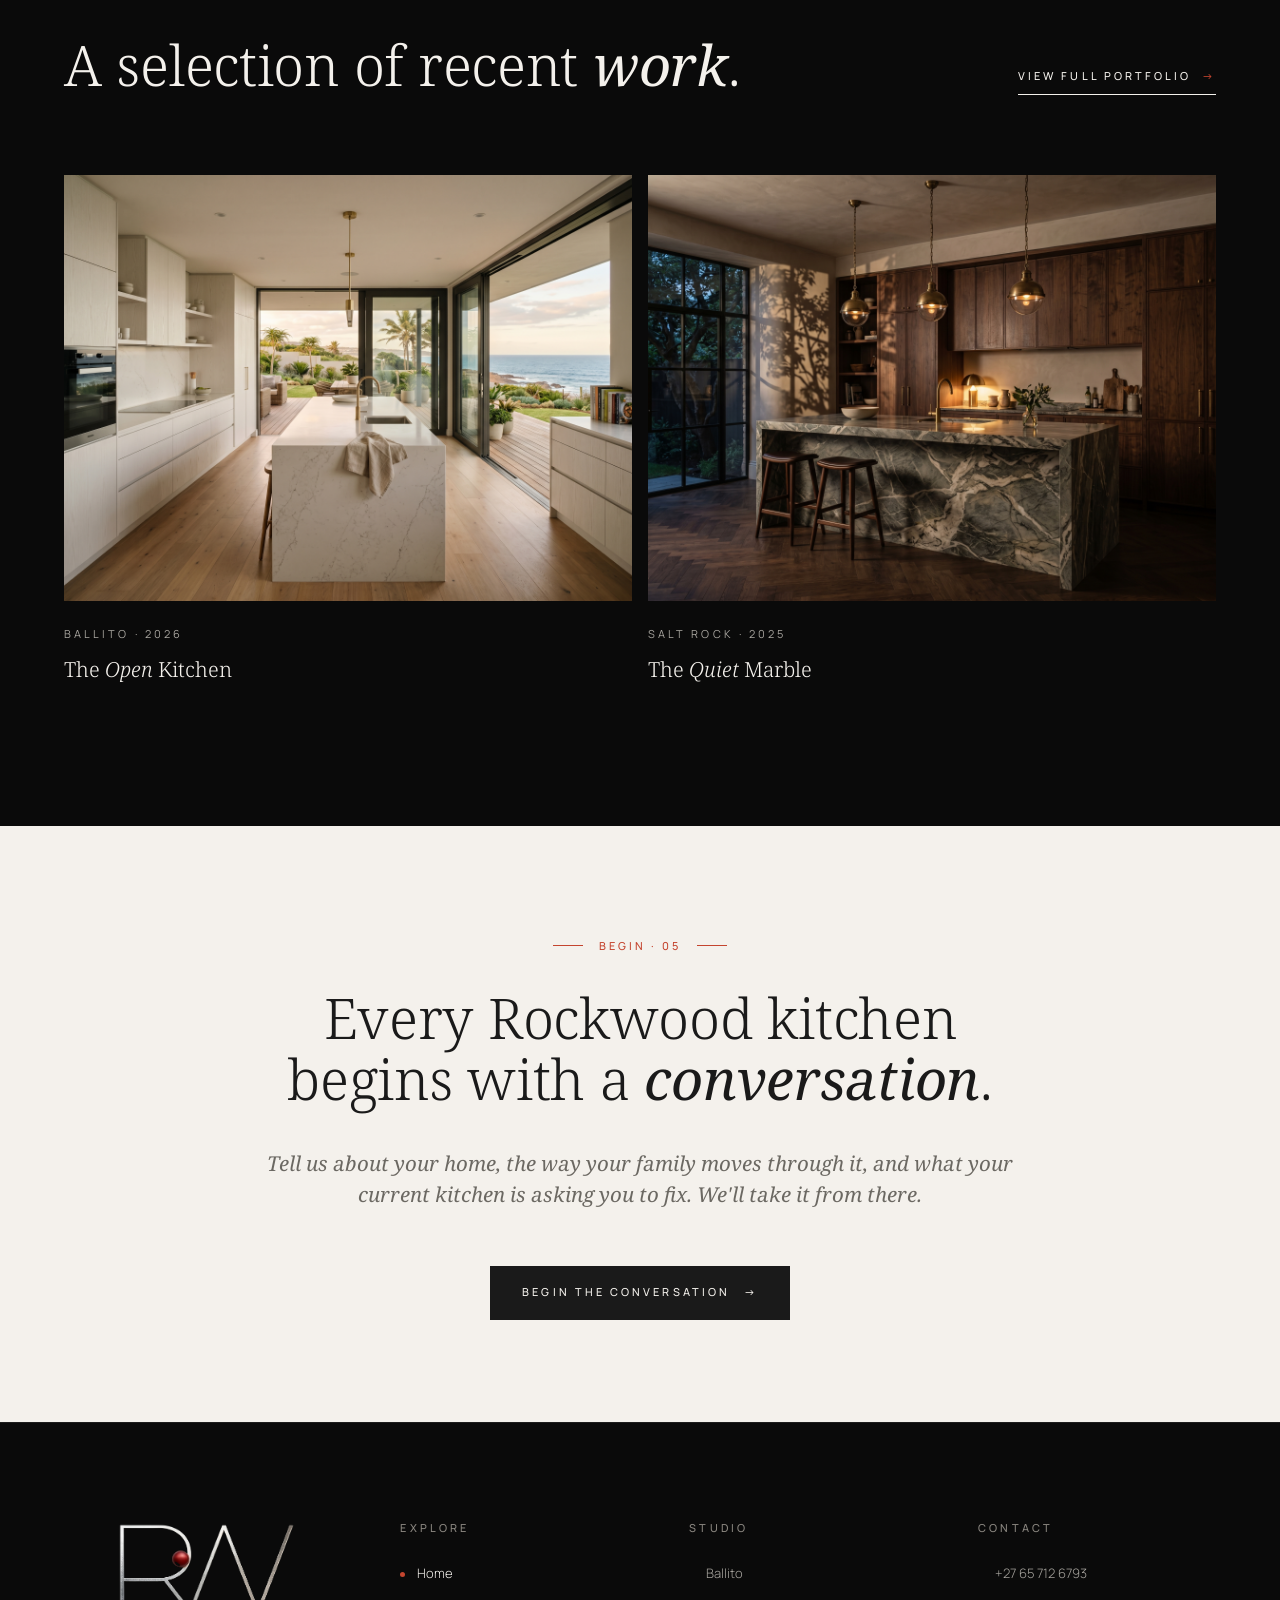
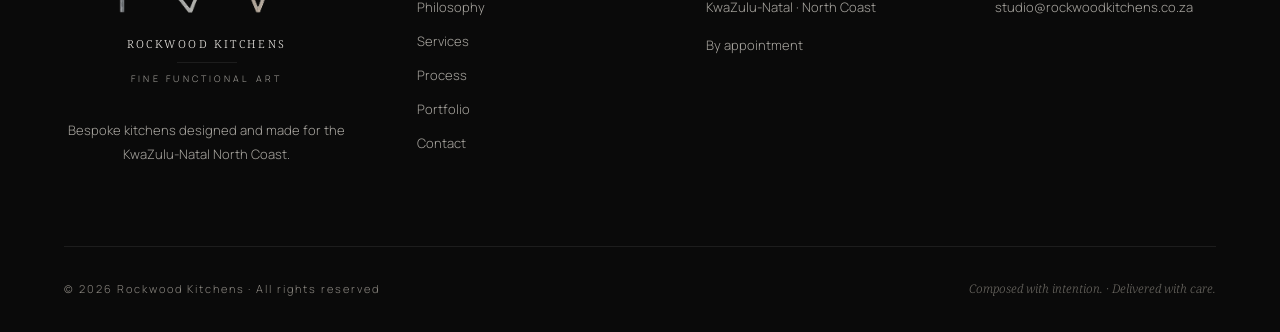
==== commit b6ae65ff: "a hh" ====
--- a/index.html
+++ b/index.html
@@ -12,6 +12,41 @@
 <link rel="preconnect" href="https://fonts.gstatic.com" crossorigin>
 <link href="https://fonts.googleapis.com/css2?family=Noto+Serif:ital,wght@0,300;0,400;0,500;0,600;1,300;1,400;1,500&family=Manrope:wght@200;300;400;500;600&display=swap" rel="stylesheet">
 <link rel="stylesheet" href="assets/site.css">
+<link rel="canonical" href="https://rockwoodkitchens.co.za/">
+<meta property="og:url" content="https://rockwoodkitchens.co.za/">
+<meta property="og:site_name" content="Rockwood Kitchens">
+<meta property="og:locale" content="en_ZA">
+<meta name="twitter:card" content="summary_large_image">
+<meta name="twitter:title" content="Rockwood Kitchens — Fine Functional Art">
+<meta name="twitter:description" content="Bespoke kitchens designed and built for the KwaZulu-Natal North Coast.">
+<meta name="geo.region" content="ZA-KZN">
+<meta name="geo.placename" content="Ballito">
+<meta name="robots" content="index, follow">
+<script type="application/ld+json">
+{
+  "@context": "https://schema.org",
+  "@type": "HomeAndConstructionBusiness",
+  "@id": "https://rockwoodkitchens.co.za/#business",
+  "name": "Rockwood Kitchens",
+  "description": "Bespoke kitchen design studio serving the KwaZulu-Natal North Coast. Considered, precise, and made to last.",
+  "url": "https://rockwoodkitchens.co.za/",
+  "telephone": "+27657126793",
+  "email": "studio@rockwoodkitchens.co.za",
+  "slogan": "Fine Functional Art",
+  "areaServed": {
+    "@type": "Place",
+    "name": "KwaZulu-Natal North Coast, South Africa"
+  },
+  "address": {
+    "@type": "PostalAddress",
+    "addressLocality": "Ballito",
+    "addressRegion": "KwaZulu-Natal",
+    "addressCountry": "ZA"
+  },
+  "knowsAbout": ["Bespoke kitchens", "Kitchen renovation", "Cabinetry", "Joinery", "Kitchen design"],
+  "priceRange": "$$$"
+}
+</script>
 </head>
 <body>
 
@@ -271,7 +306,7 @@
     <div class="footer-col">
       <h5>Contact</h5>
       <ul class="contact-list">
-        <li><a href="tel:+27813498677">+27&nbsp;81&nbsp;349&nbsp;8677</a></li>
+        <li><a href="tel:+27657126793">+27&nbsp;65&nbsp;712&nbsp;6793</a></li>
         <li><a href="mailto:studio@rockwoodkitchens.co.za">studio@rockwoodkitchens.co.za</a></li>
       </ul>
     </div>
--- a/assets/site.css
+++ b/assets/site.css
@@ -358,13 +358,79 @@
   .grid-2, .grid-split-5-7, .grid-split-7-5 { grid-template-columns: 1fr; }
   .grid-3 { grid-template-columns: 1fr; }
   .site-footer .row { grid-template-columns: 1fr 1fr; }
+
+  /* Tighter header padding on mobile */
+  .site-header { padding: 1.25rem 1.25rem; }
+
+  /* Header is a positioning context for the dropdown nav */
+  .site-header .row { position: relative; gap: 1rem; }
+
+  /* Shrink logo on mobile so it doesn't dominate */
+  .site-header .logo-mark { gap: 0.625rem; }
+  .site-header .logo-mark img { height: 36px; }
+  .site-header .logo-mark .title { font-size: 11px; letter-spacing: 0.18em; }
+  .site-header .logo-mark .sub { font-size: 7px; letter-spacing: 0.3em; margin-top: 3px; }
+
+  /* Default state: nav hidden */
   .site-nav { display: none; }
+
+  /* When JS toggles it open: full-width dropdown below header */
+  .site-nav[style*="flex"] {
+    position: absolute !important;
+    top: calc(100% + 0.75rem); left: 0; right: 0;
+    flex-direction: column !important;
+    align-items: stretch !important;
+    gap: 0 !important;
+    background: var(--ink-2);
+    padding: 0.5rem 1.25rem;
+    box-shadow: 0 16px 36px rgba(0, 0, 0, 0.25);
+    z-index: 50;
+  }
+  .site-nav[style*="flex"] a {
+    padding: 1rem 0;
+    border-bottom: 1px solid rgba(244, 241, 236, 0.08);
+    color: var(--cream) !important;
+    font-size: 11px;
+    text-align: left;
+  }
+  .site-nav[style*="flex"] a:last-child { border-bottom: none; }
+  .site-nav[style*="flex"] a.current { color: var(--rust) !important; }
+
+  /* Hamburger toggle button */
   .menu-toggle {
     display: block; background: none; border: none; padding: 0.5rem;
     color: inherit; cursor: pointer;
+    font-size: 1.5rem; line-height: 1;
   }
 }
+
+@media (max-width: 960px) {
+  /* Catch all inline-style multi-column grids and collapse to single column on mobile.
+     This handles the inline grid-template-columns declarations used in the page content. */
+  section .container > div[style*="grid-template-columns"],
+  section .container div[style*="display: grid"],
+  section div[style*="grid-template-columns: repeat"],
+  section div[style*="grid-template-columns: 1fr 1fr"] {
+    grid-template-columns: 1fr !important;
+  }
+
+  /* Ensure all page content respects viewport width — no horizontal overflow */
+  body { overflow-x: hidden; }
+  section, .container { max-width: 100vw; overflow-x: hidden; }
+
+  /* Tighten section padding on mobile so content has breathing room */
+  .section { padding: 4rem 0 !important; }
+  .container { padding-left: 1.25rem !important; padding-right: 1.25rem !important; }
+
+  /* Hero headlines shouldn't be desktop-sized on mobile */
+  .h-hero { font-size: clamp(2rem, 9vw, 3rem) !important; }
+  .h-section { font-size: clamp(1.6rem, 7vw, 2.4rem) !important; }
+}
+
 @media (max-width: 600px) {
   .site-footer .row { grid-template-columns: 1fr; }
   .site-footer .copyright-row { flex-direction: column; gap: 0.75rem; text-align: center; }
-}
+
+  /* Hide the FINE FUNCTIONAL ART subtitle on very small screens to save horizontal space */
+  .site-header .logo-mark .sub { display: none; }
+}
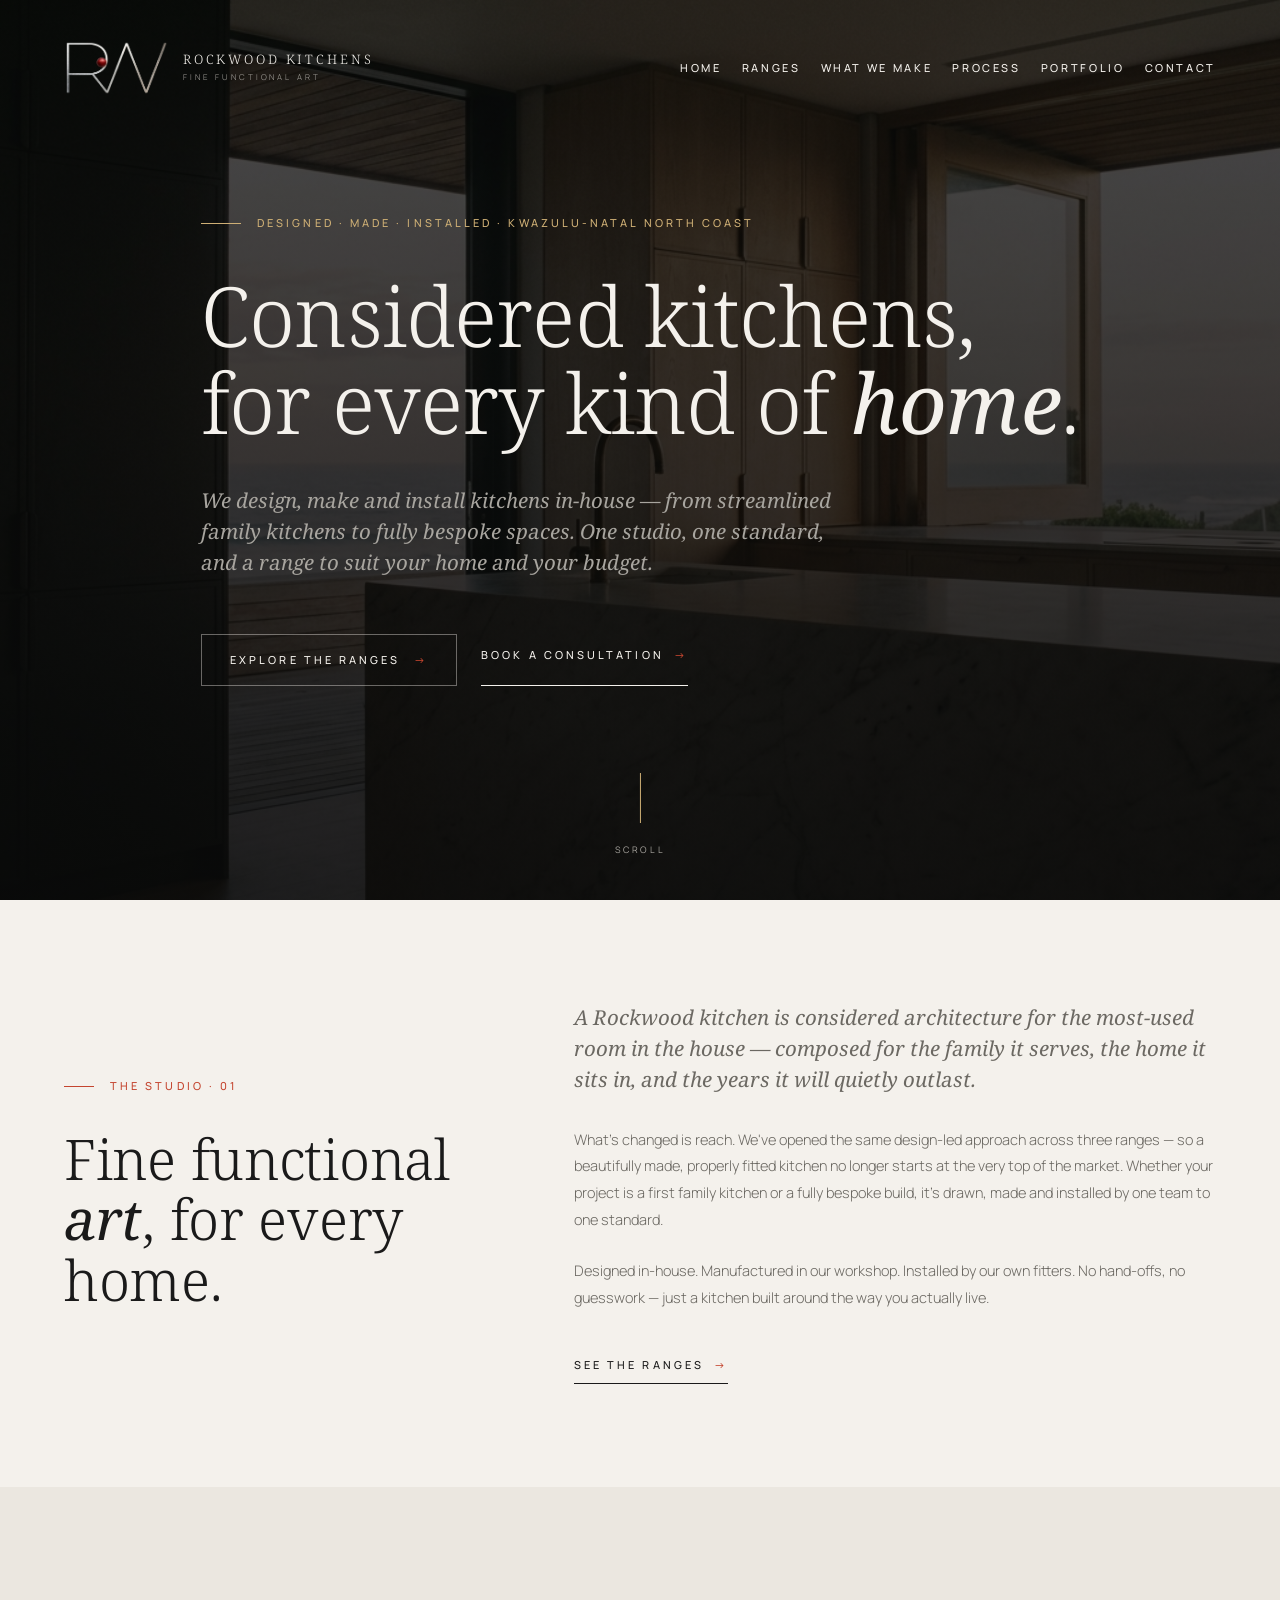
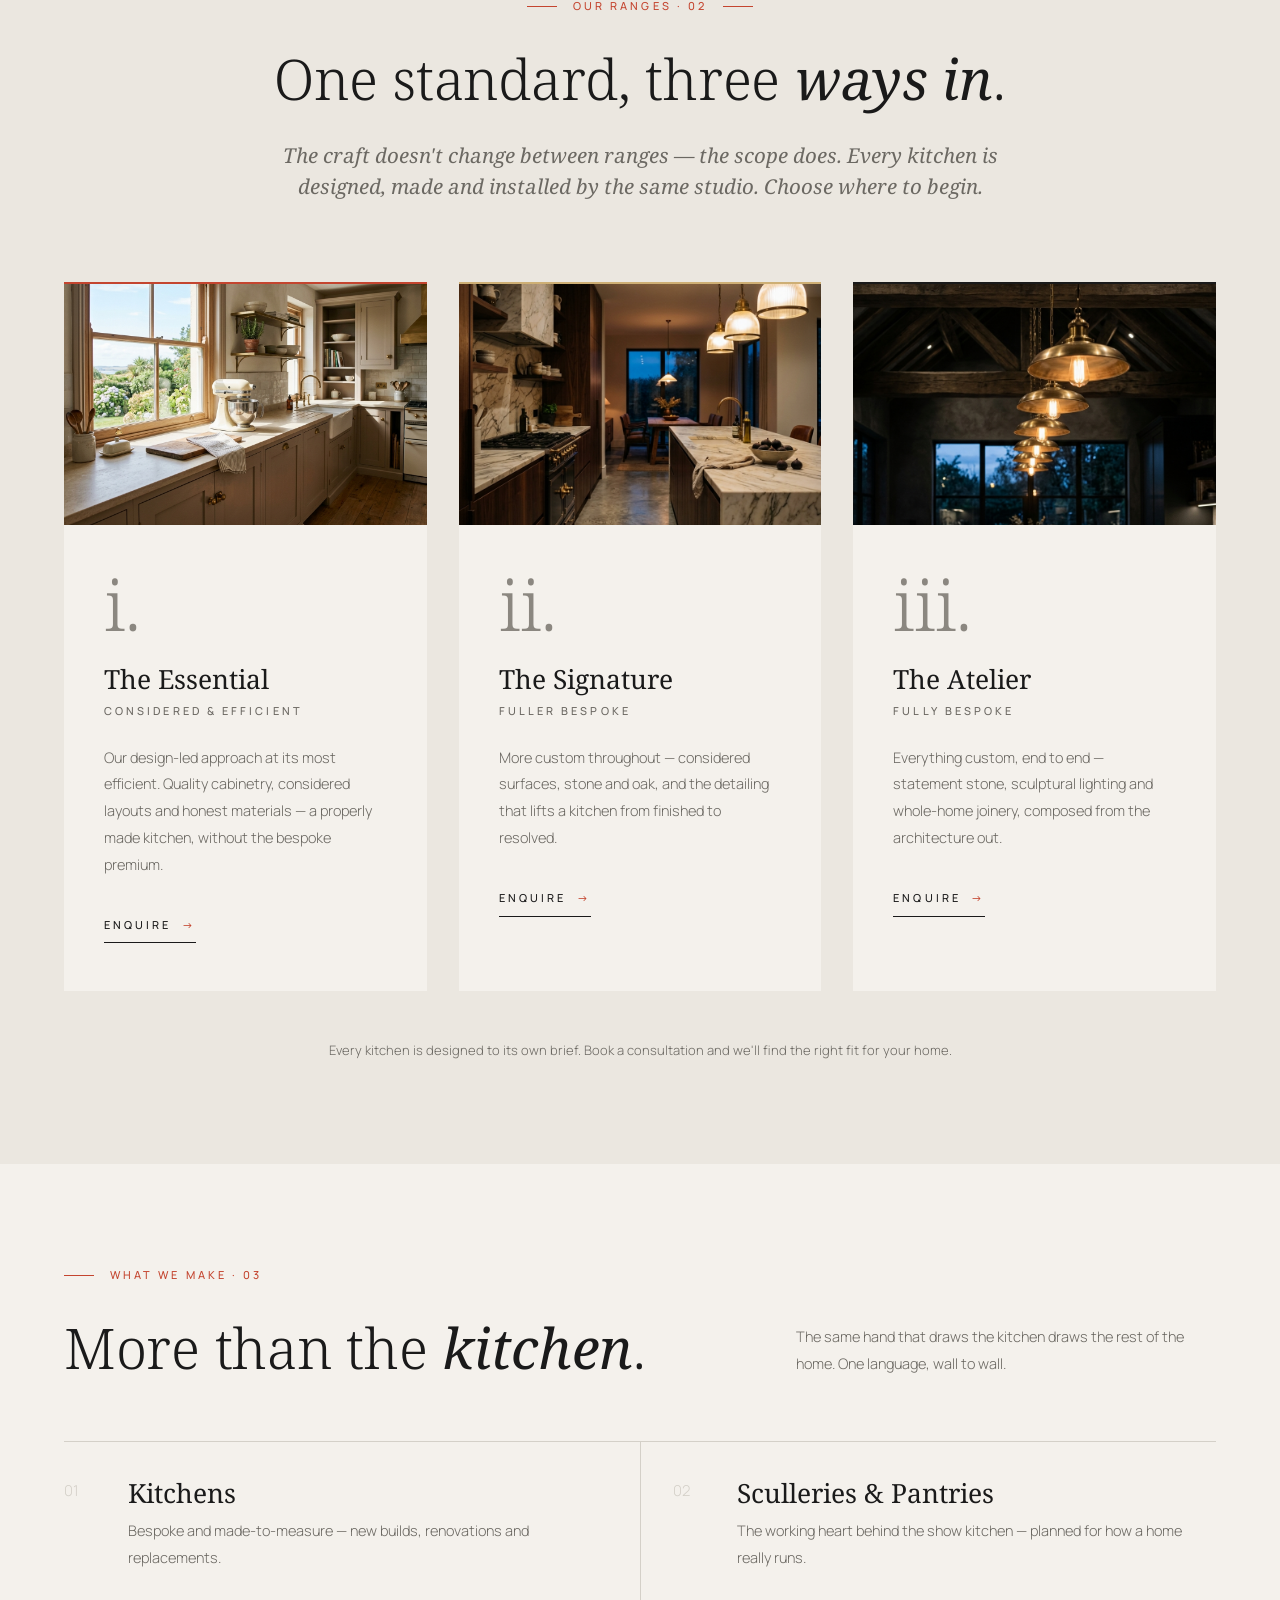
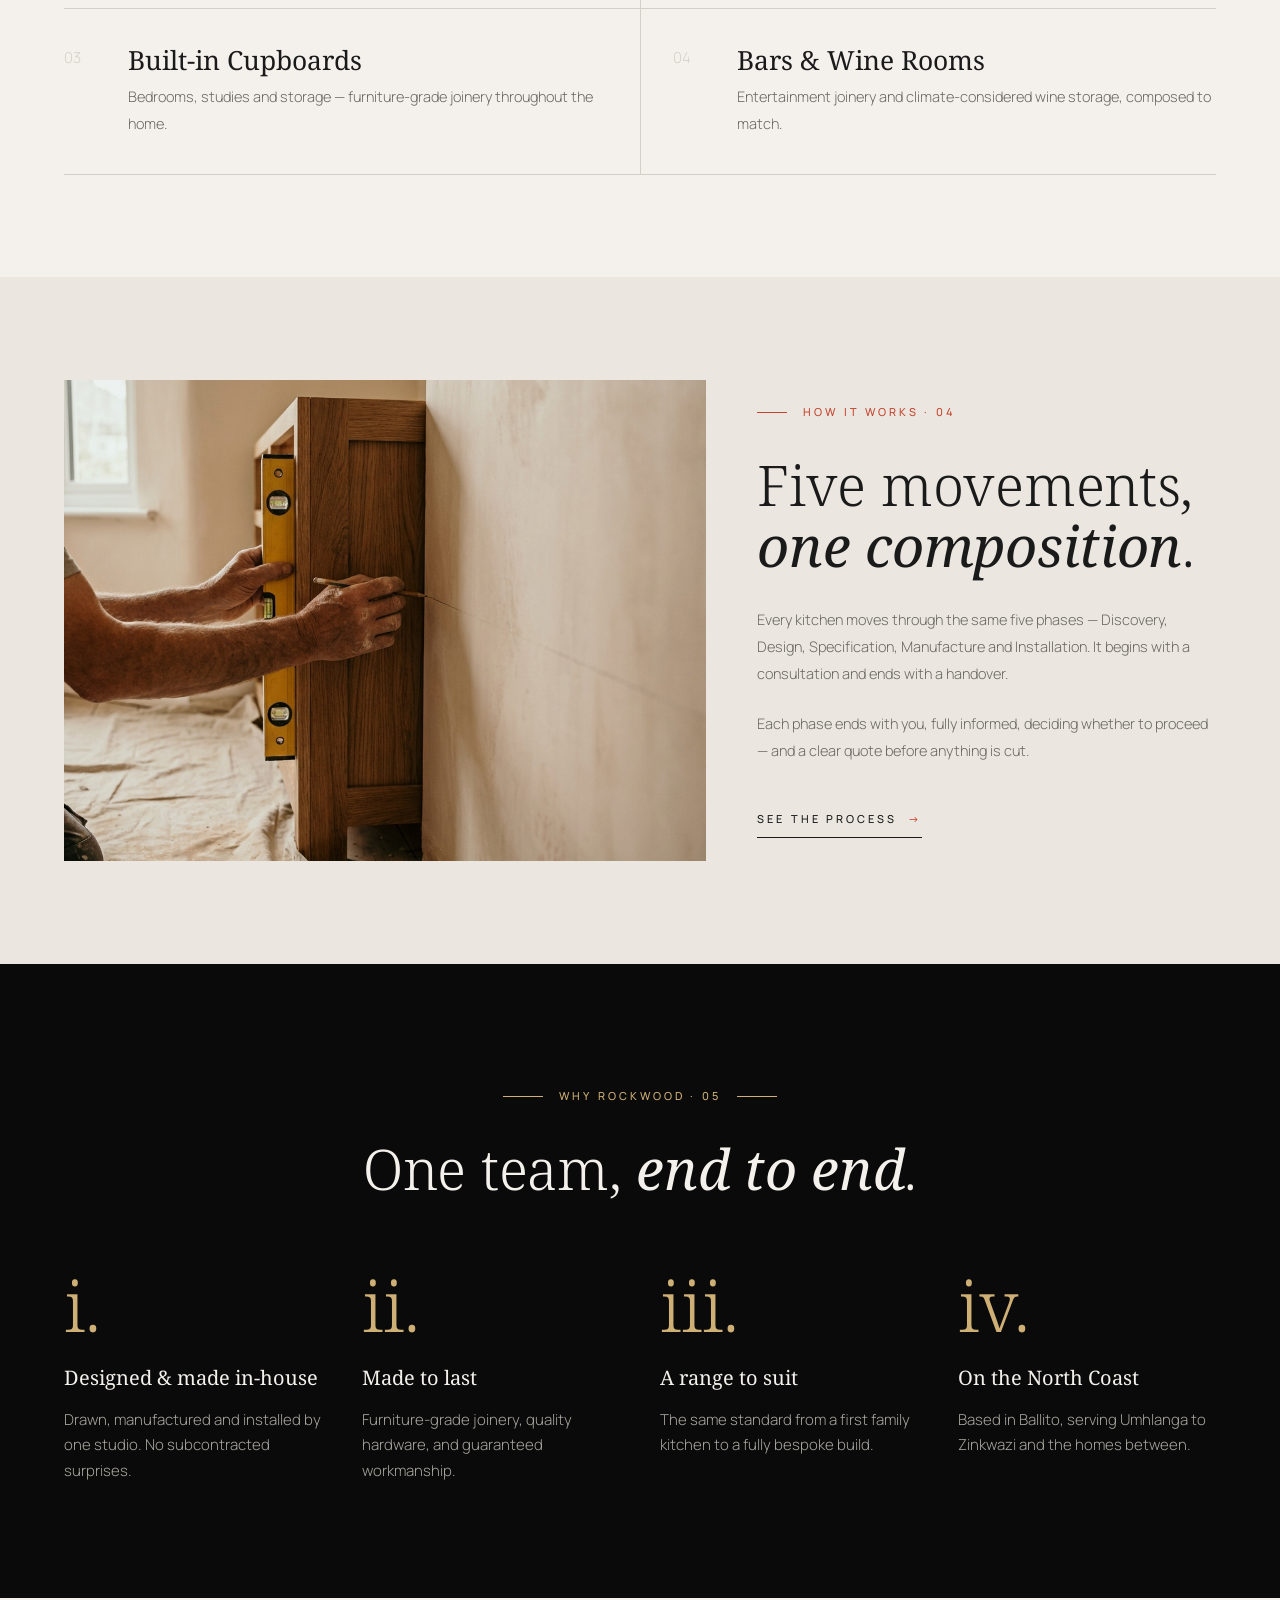
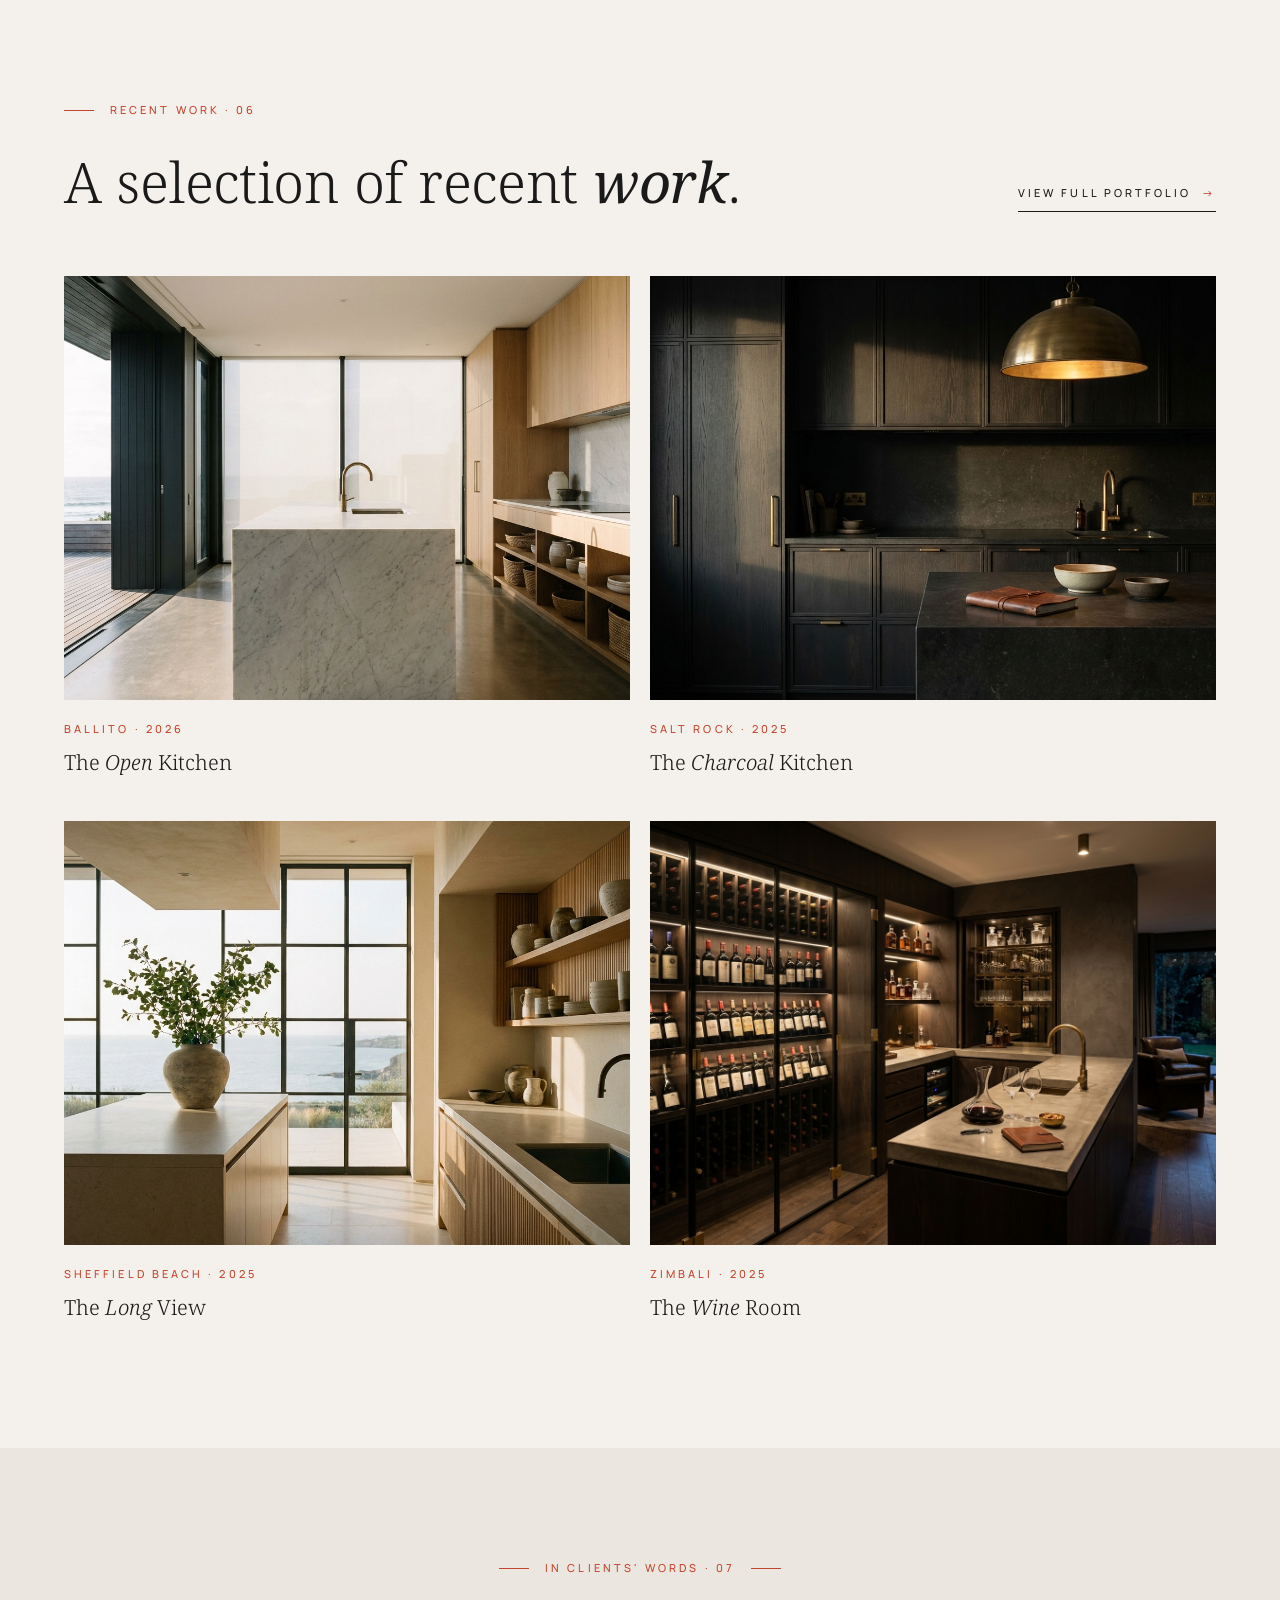
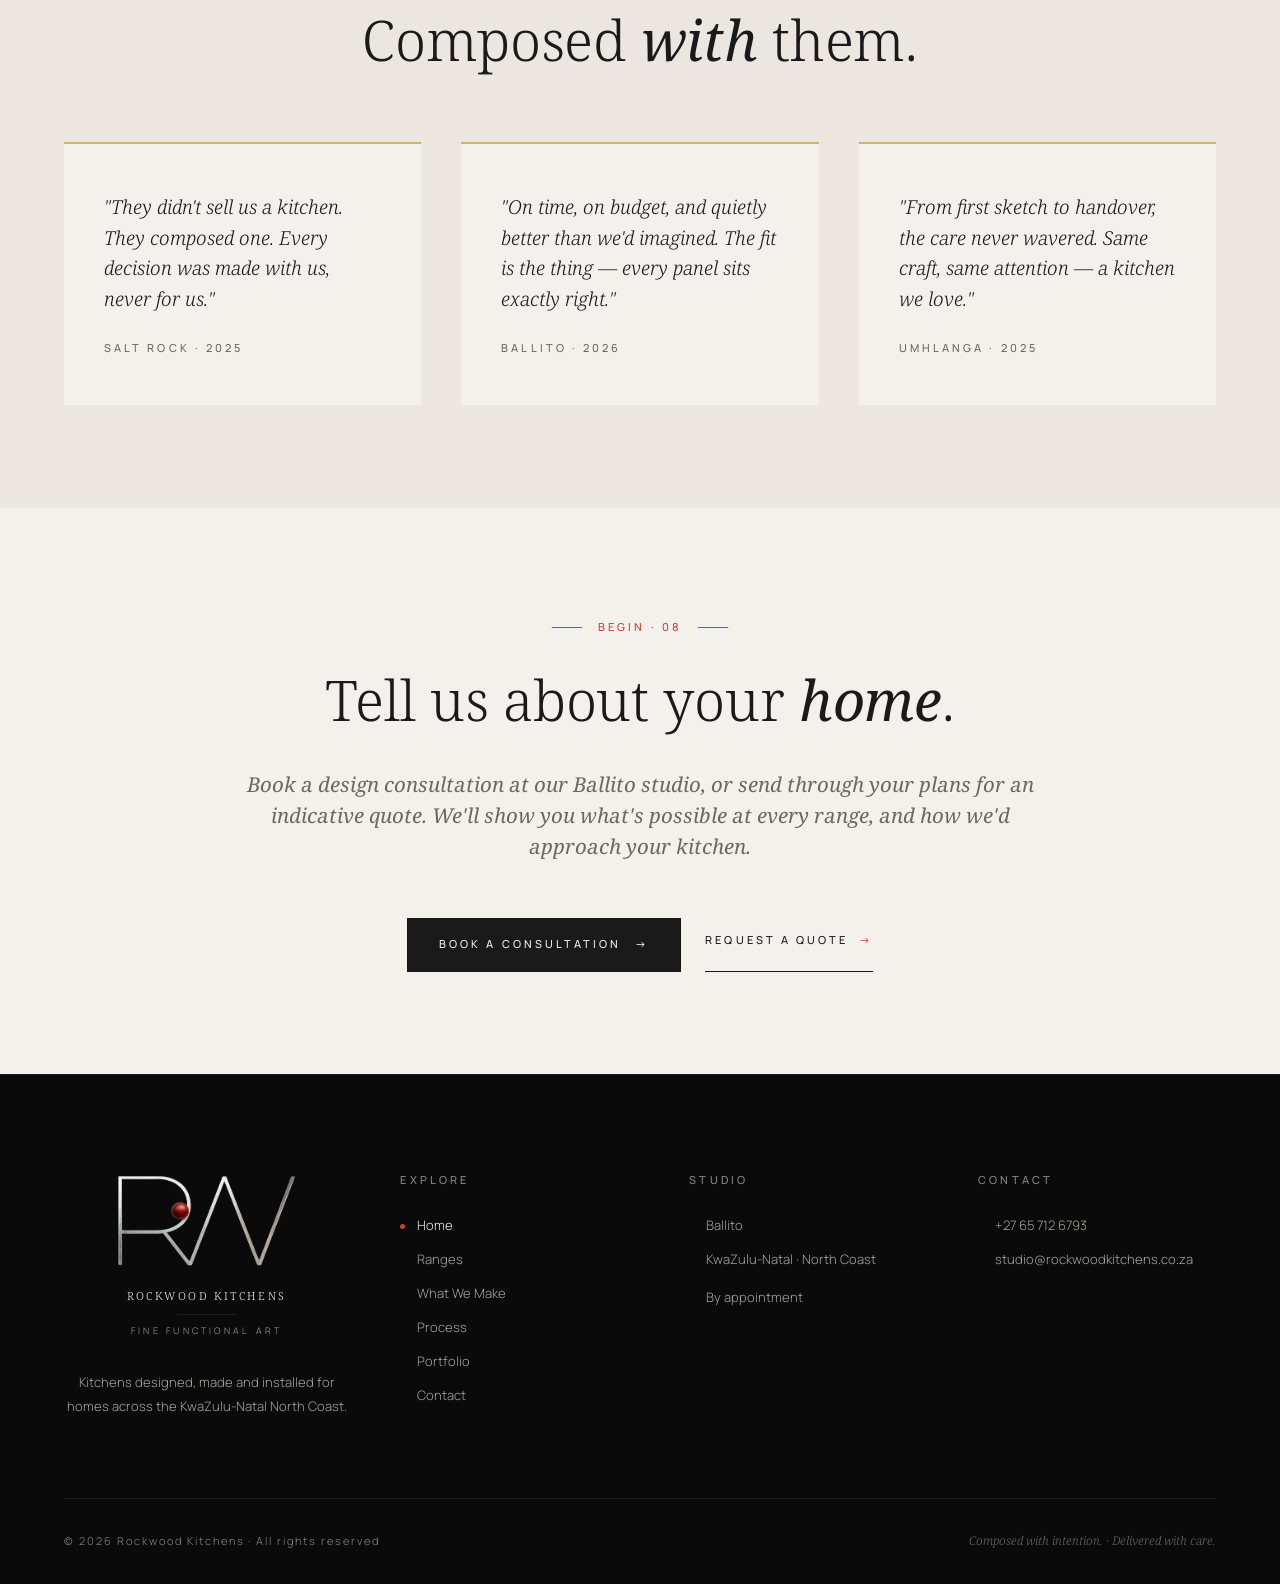
==== commit 8ac8a9b9: "asdfa aasdfa" ====
--- a/index.html
+++ b/index.html
@@ -3,10 +3,10 @@
 <head>
 <meta charset="UTF-8">
 <meta name="viewport" content="width=device-width, initial-scale=1.0">
-<title>Rockwood Kitchens — Fine Functional Art</title>
-<meta name="description" content="Rockwood Kitchens designs and delivers bespoke kitchens for the KwaZulu-Natal North Coast. Considered, precise, and made to last.">
+<title>Rockwood Kitchens — Considered kitchens, for every kind of home</title>
+<meta name="description" content="Rockwood Kitchens designs, makes and installs bespoke and made-to-measure kitchens for the KwaZulu-Natal North Coast — across a range of budgets, from streamlined family kitchens to fully bespoke spaces.">
 <meta property="og:title" content="Rockwood Kitchens — Fine Functional Art">
-<meta property="og:description" content="Bespoke kitchens designed and built for the KwaZulu-Natal North Coast.">
+<meta property="og:description" content="Designed, made and installed in-house. Kitchens for every kind of home, on the KwaZulu-Natal North Coast.">
 <meta property="og:type" content="website">
 <link rel="preconnect" href="https://fonts.googleapis.com">
 <link rel="preconnect" href="https://fonts.gstatic.com" crossorigin>
@@ -18,7 +18,7 @@
 <meta property="og:locale" content="en_ZA">
 <meta name="twitter:card" content="summary_large_image">
 <meta name="twitter:title" content="Rockwood Kitchens — Fine Functional Art">
-<meta name="twitter:description" content="Bespoke kitchens designed and built for the KwaZulu-Natal North Coast.">
+<meta name="twitter:description" content="Designed, made and installed in-house. Kitchens for every kind of home.">
 <meta name="geo.region" content="ZA-KZN">
 <meta name="geo.placename" content="Ballito">
 <meta name="robots" content="index, follow">
@@ -28,23 +28,15 @@
   "@type": "HomeAndConstructionBusiness",
   "@id": "https://rockwoodkitchens.co.za/#business",
   "name": "Rockwood Kitchens",
-  "description": "Bespoke kitchen design studio serving the KwaZulu-Natal North Coast. Considered, precise, and made to last.",
+  "description": "Kitchen design studio serving the KwaZulu-Natal North Coast. Designed, made and installed in-house, across a range of budgets.",
   "url": "https://rockwoodkitchens.co.za/",
   "telephone": "+27657126793",
   "email": "studio@rockwoodkitchens.co.za",
   "slogan": "Fine Functional Art",
-  "areaServed": {
-    "@type": "Place",
-    "name": "KwaZulu-Natal North Coast, South Africa"
-  },
-  "address": {
-    "@type": "PostalAddress",
-    "addressLocality": "Ballito",
-    "addressRegion": "KwaZulu-Natal",
-    "addressCountry": "ZA"
-  },
-  "knowsAbout": ["Bespoke kitchens", "Kitchen renovation", "Cabinetry", "Joinery", "Kitchen design"],
-  "priceRange": "$$$"
+  "areaServed": { "@type": "Place", "name": "KwaZulu-Natal North Coast, South Africa" },
+  "address": { "@type": "PostalAddress", "addressLocality": "Ballito", "addressRegion": "KwaZulu-Natal", "addressCountry": "ZA" },
+  "knowsAbout": ["Bespoke kitchens", "Made-to-measure kitchens", "Kitchen renovation", "Cabinetry", "Joinery", "Built-in cupboards", "Bars and wine rooms"],
+  "priceRange": "$$"
 }
 </script>
 </head>
@@ -62,8 +54,8 @@
     </a>
     <nav class="site-nav">
       <a href="index.html" class="current">Home</a>
-      <a href="about.html">Philosophy</a>
-      <a href="services.html">Services</a>
+      <a href="#ranges">Ranges</a>
+      <a href="#make">What We Make</a>
       <a href="process.html">Process</a>
       <a href="portfolio.html">Portfolio</a>
       <a href="contact.html">Contact</a>
@@ -74,28 +66,27 @@
 
 <!-- ════════════ HERO ════════════ -->
 <section style="position: relative; min-height: 100vh; background: var(--ink-2); color: var(--cream); display: flex; align-items: center; overflow: hidden;">
-  <!-- REPLACE: hero photograph of a finished Rockwood kitchen, shot at dusk, warm lamps on, dark cabinetry -->
-  <div class="photo-frame" style="position: absolute; inset: 0; opacity: 0.45;">
-    <img src="assets/images/IMG-WEB-01-home-hero.jpg" alt="">
-  </div>
-  <div style="position: absolute; inset: 0; background: linear-gradient(to bottom, rgba(10,10,10,0.4) 0%, rgba(10,10,10,0.75) 100%);"></div>
+  <div class="photo-frame" style="position: absolute; inset: 0; opacity: 0.5;">
+    <img src="assets/images/IMG-WEB-hero.jpg" alt="">
+  </div>
+  <div style="position: absolute; inset: 0; background: linear-gradient(to bottom, rgba(10,10,10,0.45) 0%, rgba(10,10,10,0.78) 100%);"></div>
 
   <div class="container" style="position: relative; z-index: 2; padding-top: 8rem; padding-bottom: 8rem;">
-    <div style="max-width: 900px;">
+    <div style="max-width: 940px;">
       <div class="rise" style="display: flex; align-items: center; gap: 1rem; margin-bottom: 2.5rem;">
         <span class="rule-gold"></span>
-        <span class="eyebrow-gold">Established North Coast · KwaZulu-Natal</span>
+        <span class="eyebrow-gold">Designed · Made · Installed · KwaZulu-Natal North Coast</span>
       </div>
       <h1 class="h-hero h-hero-light rise d1">
-        Kitchens composed<br>
-        with <span class="italic">intention.</span>
+        Considered kitchens,<br>
+        for every kind of <span class="italic">home</span>.
       </h1>
-      <p class="lead rise d2" style="color: var(--mute-3); max-width: 620px; margin-top: 2.5rem;">
-        Bespoke cabinetry, considered surfaces, and a quietly precise approach to the most-used room in any home — designed and made for the way you actually live.
+      <p class="lead rise d2" style="color: var(--mute-3); max-width: 660px; margin-top: 2.5rem;">
+        We design, make and install kitchens in-house — from streamlined family kitchens to fully bespoke spaces. One studio, one standard, and a range to suit your home and your budget.
       </p>
       <div class="rise d3" style="margin-top: 3.5rem; display: flex; flex-wrap: wrap; gap: 1.5rem;">
-        <a href="portfolio.html" class="btn-outline on-dark">View the Work <span class="arrow">→</span></a>
-        <a href="contact.html" class="cta-link cta-link-light">Begin a Conversation <span class="arrow">→</span></a>
+        <a href="#ranges" class="btn-outline on-dark">Explore the Ranges <span class="arrow">→</span></a>
+        <a href="contact.html" class="cta-link cta-link-light">Book a Consultation <span class="arrow">→</span></a>
       </div>
     </div>
   </div>
@@ -106,97 +97,154 @@
   </div>
 </section>
 
-<!-- ════════════ PHILOSOPHY ════════════ -->
+<!-- ════════════ INTRO / POSITIONING ════════════ -->
 <section class="section">
   <div class="container">
     <div class="grid-split-5-7">
       <div>
         <div style="display: flex; align-items: center; gap: 1rem; margin-bottom: 2rem;">
           <span class="rule-short"></span>
-          <span class="eyebrow">Philosophy · 01</span>
+          <span class="eyebrow">The Studio · 01</span>
         </div>
         <h2 class="h-section">
           Fine functional<br>
-          <span class="italic">art</span>.
+          <span class="italic">art</span>, for every home.
         </h2>
       </div>
       <div>
         <p class="lead" style="margin-bottom: 2rem;">
-          A Rockwood kitchen is not a product. It is a piece of considered architecture — composed for the family it will serve, the home it will inhabit, and the years it will quietly outlast.
+          A Rockwood kitchen is considered architecture for the most-used room in the house — composed for the family it serves, the home it sits in, and the years it will quietly outlast.
         </p>
         <p class="body-text" style="margin-bottom: 1.5rem;">
-          We begin every project with a question that most kitchen companies skip: <em>how do you actually use this space?</em> The answer shapes everything that follows — the height of a counter, the depth of a drawer, the position of the lamp that hangs over the breakfast bar.
+          What's changed is reach. We've opened the same design-led approach across three ranges — so a beautifully made, properly fitted kitchen no longer starts at the very top of the market. Whether your project is a first family kitchen or a fully bespoke build, it's drawn, made and installed by one team to one standard.
         </p>
         <p class="body-text" style="margin-bottom: 2.5rem;">
-          What we deliver is a kitchen built around the way you live, made from materials chosen for both presence and longevity, installed with the precision of furniture rather than fixtures.
+          Designed in-house. Manufactured in our workshop. Installed by our own fitters. No hand-offs, no guesswork — just a kitchen built around the way you actually live.
         </p>
-        <a href="about.html" class="cta-link">Read the Philosophy <span class="arrow">→</span></a>
-      </div>
-    </div>
-  </div>
-</section>
-
-<!-- ════════════ SERVICES PREVIEW ════════════ -->
-<section class="section" style="background: var(--cream-2);">
-  <div class="container">
-    <div style="text-align: center; max-width: 720px; margin: 0 auto 5rem;">
+        <a href="#ranges" class="cta-link">See the Ranges <span class="arrow">→</span></a>
+      </div>
+    </div>
+  </div>
+</section>
+
+<!-- ════════════ RANGES ════════════ -->
+<section class="section" id="ranges" style="background: var(--cream-2);">
+  <div class="container">
+    <div style="text-align: center; max-width: 760px; margin: 0 auto 5rem;">
       <div style="display: inline-flex; align-items: center; gap: 1rem; margin-bottom: 2rem;">
         <span class="rule-short"></span>
-        <span class="eyebrow">Services · 02</span>
+        <span class="eyebrow">Our Ranges · 02</span>
         <span class="rule-short"></span>
       </div>
       <h2 class="h-section">
-        Three ways we <span class="italic">work</span>.
+        One standard, three <span class="italic">ways in</span>.
       </h2>
       <p class="lead" style="margin-top: 2rem;">
-        Every project begins with a conversation. From there, we shape the engagement to fit the home — and the homeowner.
+        The craft doesn't change between ranges — the scope does. Every kitchen is designed, made and installed by the same studio. Choose where to begin.
       </p>
     </div>
 
     <div style="display: grid; grid-template-columns: repeat(3, 1fr); gap: 2rem;">
-      <div style="background: var(--cream); padding: 3rem 2.5rem; border-top: 2px solid var(--rust);">
-        <div class="numeral" style="margin-bottom: 2rem;">i.</div>
-        <h3 class="h-card" style="margin-bottom: 1rem;">Bespoke Kitchens</h3>
-        <p class="body-text" style="margin-bottom: 2rem;">Designed from the ground up. For homes being built, renovated, or reimagined entirely.</p>
-        <a href="services.html#bespoke" class="cta-link">Learn More <span class="arrow">→</span></a>
-      </div>
-      <div style="background: var(--cream); padding: 3rem 2.5rem; border-top: 2px solid var(--gold);">
-        <div class="numeral" style="margin-bottom: 2rem;">ii.</div>
-        <h3 class="h-card" style="margin-bottom: 1rem;">Considered Renovation</h3>
-        <p class="body-text" style="margin-bottom: 2rem;">Working with existing footprints. For homes whose kitchens need to grow up without growing out.</p>
-        <a href="services.html#renovation" class="cta-link">Learn More <span class="arrow">→</span></a>
-      </div>
-      <div style="background: var(--cream); padding: 3rem 2.5rem; border-top: 2px solid var(--ink);">
-        <div class="numeral" style="margin-bottom: 2rem;">iii.</div>
-        <h3 class="h-card" style="margin-bottom: 1rem;">Adjacent Joinery</h3>
-        <p class="body-text" style="margin-bottom: 2rem;">Sculleries, pantries, bars, built-in cabinetry — composed in the same language as the kitchen they serve.</p>
-        <a href="services.html#joinery" class="cta-link">Learn More <span class="arrow">→</span></a>
-      </div>
-    </div>
-  </div>
-</section>
-
-<!-- ════════════ PROCESS PREVIEW ════════════ -->
-<section class="section">
-  <div class="container">
-    <div class="grid-split-7-5">
-      <!-- REPLACE: photograph of a Rockwood designer at a drafting table, technical drawing visible, warm light -->
-      <div class="photo-frame aspect-4-3">
-        <img src="assets/images/IMG-WEB-02-process-drafting.jpg" alt="">
-      </div>
+
+      <!-- Essential -->
+      <div style="background: var(--cream); border-top: 2px solid var(--rust); display: flex; flex-direction: column;">
+        <div class="photo-frame aspect-3-2"><img src="assets/images/IMG-WEB-range-essential.jpg" alt=""></div>
+        <div style="padding: 2.75rem 2.5rem 3rem;">
+          <div class="numeral" style="margin-bottom: 1.5rem;">i.</div>
+          <h3 class="h-card" style="margin-bottom: 0.4rem;">The Essential</h3>
+          <div class="eyebrow" style="color: var(--mute-2); margin-bottom: 1.5rem;">Considered &amp; efficient</div>
+          <p class="body-text" style="margin-bottom: 2rem;">Our design-led approach at its most efficient. Quality cabinetry, considered layouts and honest materials — a properly made kitchen, without the bespoke premium.</p>
+          <a href="contact.html" class="cta-link">Enquire <span class="arrow">→</span></a>
+        </div>
+      </div>
+
+      <!-- Signature -->
+      <div style="background: var(--cream); border-top: 2px solid var(--gold); display: flex; flex-direction: column;">
+        <div class="photo-frame aspect-3-2"><img src="assets/images/IMG-WEB-range-signature.jpg" alt=""></div>
+        <div style="padding: 2.75rem 2.5rem 3rem;">
+          <div class="numeral" style="margin-bottom: 1.5rem;">ii.</div>
+          <h3 class="h-card" style="margin-bottom: 0.4rem;">The Signature</h3>
+          <div class="eyebrow" style="color: var(--mute-2); margin-bottom: 1.5rem;">Fuller bespoke</div>
+          <p class="body-text" style="margin-bottom: 2rem;">More custom throughout — considered surfaces, stone and oak, and the detailing that lifts a kitchen from finished to resolved.</p>
+          <a href="contact.html" class="cta-link">Enquire <span class="arrow">→</span></a>
+        </div>
+      </div>
+
+      <!-- Atelier -->
+      <div style="background: var(--cream); border-top: 2px solid var(--ink); display: flex; flex-direction: column;">
+        <div class="photo-frame aspect-3-2"><img src="assets/images/IMG-WEB-range-atelier.jpg" alt=""></div>
+        <div style="padding: 2.75rem 2.5rem 3rem;">
+          <div class="numeral" style="margin-bottom: 1.5rem;">iii.</div>
+          <h3 class="h-card" style="margin-bottom: 0.4rem;">The Atelier</h3>
+          <div class="eyebrow" style="color: var(--mute-2); margin-bottom: 1.5rem;">Fully bespoke</div>
+          <p class="body-text" style="margin-bottom: 2rem;">Everything custom, end to end — statement stone, sculptural lighting and whole-home joinery, composed from the architecture out.</p>
+          <a href="contact.html" class="cta-link">Enquire <span class="arrow">→</span></a>
+        </div>
+      </div>
+
+    </div>
+
+    <p class="caption" style="text-align: center; margin-top: 3rem; color: var(--mute-2);">
+      Every kitchen is designed to its own brief. Book a consultation and we'll find the right fit for your home.
+    </p>
+  </div>
+</section>
+
+<!-- ════════════ WHAT WE MAKE ════════════ -->
+<section class="section" id="make">
+  <div class="container">
+    <div style="display: flex; align-items: end; justify-content: space-between; gap: 3rem; margin-bottom: 4rem; flex-wrap: wrap;">
       <div>
         <div style="display: flex; align-items: center; gap: 1rem; margin-bottom: 2rem;">
           <span class="rule-short"></span>
-          <span class="eyebrow">Process · 03</span>
+          <span class="eyebrow">What We Make · 03</span>
+        </div>
+        <h2 class="h-section">More than the <span class="italic">kitchen</span>.</h2>
+      </div>
+      <p class="body-text" style="max-width: 420px;">The same hand that draws the kitchen draws the rest of the home. One language, wall to wall.</p>
+    </div>
+
+    <div style="display: grid; grid-template-columns: repeat(2, 1fr); border-top: 1px solid var(--line);">
+      <div style="padding: 2.25rem 2rem 2.25rem 0; border-bottom: 1px solid var(--line); display: flex; gap: 1.5rem;">
+        <span class="numeral-dark" style="min-width: 2.5rem;">01</span>
+        <div><h3 class="h-card" style="margin-bottom: 0.5rem;">Kitchens</h3><p class="body-text">Bespoke and made-to-measure — new builds, renovations and replacements.</p></div>
+      </div>
+      <div style="padding: 2.25rem 0 2.25rem 2rem; border-bottom: 1px solid var(--line); border-left: 1px solid var(--line); display: flex; gap: 1.5rem;">
+        <span class="numeral-dark" style="min-width: 2.5rem;">02</span>
+        <div><h3 class="h-card" style="margin-bottom: 0.5rem;">Sculleries &amp; Pantries</h3><p class="body-text">The working heart behind the show kitchen — planned for how a home really runs.</p></div>
+      </div>
+      <div style="padding: 2.25rem 2rem 2.25rem 0; border-bottom: 1px solid var(--line); display: flex; gap: 1.5rem;">
+        <span class="numeral-dark" style="min-width: 2.5rem;">03</span>
+        <div><h3 class="h-card" style="margin-bottom: 0.5rem;">Built-in Cupboards</h3><p class="body-text">Bedrooms, studies and storage — furniture-grade joinery throughout the home.</p></div>
+      </div>
+      <div style="padding: 2.25rem 0 2.25rem 2rem; border-bottom: 1px solid var(--line); border-left: 1px solid var(--line); display: flex; gap: 1.5rem;">
+        <span class="numeral-dark" style="min-width: 2.5rem;">04</span>
+        <div><h3 class="h-card" style="margin-bottom: 0.5rem;">Bars &amp; Wine Rooms</h3><p class="body-text">Entertainment joinery and climate-considered wine storage, composed to match.</p></div>
+      </div>
+    </div>
+  </div>
+</section>
+
+<!-- ════════════ PROCESS ════════════ -->
+<section class="section" style="background: var(--cream-2);">
+  <div class="container">
+    <div class="grid-split-7-5">
+      <div class="photo-frame aspect-4-3">
+        <img src="assets/images/IMG-WEB-process.jpg" alt="">
+      </div>
+      <div>
+        <div style="display: flex; align-items: center; gap: 1rem; margin-bottom: 2rem;">
+          <span class="rule-short"></span>
+          <span class="eyebrow">How It Works · 04</span>
         </div>
         <h2 class="h-section" style="margin-bottom: 2rem;">
           Five movements, <span class="italic">one composition</span>.
         </h2>
         <p class="body-text" style="margin-bottom: 1.5rem;">
-          A Rockwood kitchen begins in conversation and ends in handover. Between those two points, we move through five carefully composed phases — Discovery, Design, Specification, Manufacture, and Installation.
+          Every kitchen moves through the same five phases — Discovery, Design, Specification, Manufacture and Installation. It begins with a consultation and ends with a handover.
         </p>
         <p class="body-text" style="margin-bottom: 2.5rem;">
-          Each phase has its own rhythm. Each one ends with you, fully informed, deciding whether to proceed.
+          Each phase ends with you, fully informed, deciding whether to proceed — and a clear quote before anything is cut.
         </p>
         <a href="process.html" class="cta-link">See the Process <span class="arrow">→</span></a>
       </div>
@@ -204,46 +252,100 @@
   </div>
 </section>
 
+<!-- ════════════ WHY ROCKWOOD ════════════ -->
+<section style="background: var(--ink-2); color: var(--cream); padding: clamp(5rem, 9vw, 9rem) 0;">
+  <div class="container">
+    <div style="text-align: center; max-width: 700px; margin: 0 auto 4.5rem;">
+      <div style="display: inline-flex; align-items: center; gap: 1rem; margin-bottom: 2rem;">
+        <span class="rule-gold"></span>
+        <span class="eyebrow-gold">Why Rockwood · 05</span>
+        <span class="rule-gold"></span>
+      </div>
+      <h2 class="h-section h-section-light">One team, <span class="italic">end to end</span>.</h2>
+    </div>
+    <div style="display: grid; grid-template-columns: repeat(4, 1fr); gap: 2.5rem;">
+      <div>
+        <div class="numeral" style="color: var(--gold); margin-bottom: 1.25rem;">i.</div>
+        <h3 style="font-family: 'Noto Serif', serif; font-weight: 400; font-size: 1.25rem; color: var(--cream); margin-bottom: 0.75rem;">Designed &amp; made in-house</h3>
+        <p class="body-text-light">Drawn, manufactured and installed by one studio. No subcontracted surprises.</p>
+      </div>
+      <div>
+        <div class="numeral" style="color: var(--gold); margin-bottom: 1.25rem;">ii.</div>
+        <h3 style="font-family: 'Noto Serif', serif; font-weight: 400; font-size: 1.25rem; color: var(--cream); margin-bottom: 0.75rem;">Made to last</h3>
+        <p class="body-text-light">Furniture-grade joinery, quality hardware, and guaranteed workmanship.</p>
+      </div>
+      <div>
+        <div class="numeral" style="color: var(--gold); margin-bottom: 1.25rem;">iii.</div>
+        <h3 style="font-family: 'Noto Serif', serif; font-weight: 400; font-size: 1.25rem; color: var(--cream); margin-bottom: 0.75rem;">A range to suit</h3>
+        <p class="body-text-light">The same standard from a first family kitchen to a fully bespoke build.</p>
+      </div>
+      <div>
+        <div class="numeral" style="color: var(--gold); margin-bottom: 1.25rem;">iv.</div>
+        <h3 style="font-family: 'Noto Serif', serif; font-weight: 400; font-size: 1.25rem; color: var(--cream); margin-bottom: 0.75rem;">On the North Coast</h3>
+        <p class="body-text-light">Based in Ballito, serving Umhlanga to Zinkwazi and the homes between.</p>
+      </div>
+    </div>
+  </div>
+</section>
+
 <!-- ════════════ PORTFOLIO PREVIEW ════════════ -->
-<section style="background: var(--ink-2); color: var(--cream); padding: clamp(5rem, 9vw, 9rem) 0;">
-  <div class="container">
-    <div style="display: flex; align-items: end; justify-content: space-between; gap: 3rem; margin-bottom: 5rem; flex-wrap: wrap;">
+<section class="section">
+  <div class="container">
+    <div style="display: flex; align-items: end; justify-content: space-between; gap: 3rem; margin-bottom: 4rem; flex-wrap: wrap;">
       <div>
         <div style="display: flex; align-items: center; gap: 1rem; margin-bottom: 2rem;">
-          <span class="rule-gold"></span>
-          <span class="eyebrow-gold">Portfolio · 04</span>
-        </div>
-        <h2 class="h-section h-section-light">
-          A selection of recent <span class="italic">work</span>.
-        </h2>
-      </div>
-      <a href="portfolio.html" class="cta-link cta-link-light">View Full Portfolio <span class="arrow">→</span></a>
-    </div>
-
-    <div style="display: grid; grid-template-columns: 1fr 1fr; gap: 1rem;">
-      <!-- REPLACE: portfolio image — Ballito residence, white-oak galley kitchen, view to garden -->
-      <div>
-        <div class="photo-frame aspect-4-3">
-          <img src="assets/images/IMG-WEB-03-portfolio-open-kitchen.jpg" alt="">
-        </div>
-        <div style="padding: 1.5rem 0; display: flex; justify-content: space-between; align-items: baseline;">
-          <div>
-            <div class="eyebrow-on-dark">Ballito · 2026</div>
-            <div style="font-family: 'Noto Serif', serif; font-size: 1.3rem; color: var(--cream); margin-top: 0.5rem;">The <em>Open</em> Kitchen</div>
-          </div>
-        </div>
-      </div>
-      <!-- REPLACE: portfolio image — Salt Rock residence, dark cabinetry, marble island, pendant lights -->
-      <div>
-        <div class="photo-frame aspect-4-3">
-          <img src="assets/images/IMG-WEB-04-portfolio-quiet-marble.jpg" alt="">
-        </div>
-        <div style="padding: 1.5rem 0; display: flex; justify-content: space-between; align-items: baseline;">
-          <div>
-            <div class="eyebrow-on-dark">Salt Rock · 2025</div>
-            <div style="font-family: 'Noto Serif', serif; font-size: 1.3rem; color: var(--cream); margin-top: 0.5rem;">The <em>Quiet</em> Marble</div>
-          </div>
-        </div>
+          <span class="rule-short"></span>
+          <span class="eyebrow">Recent Work · 06</span>
+        </div>
+        <h2 class="h-section">A selection of recent <span class="italic">work</span>.</h2>
+      </div>
+      <a href="portfolio.html" class="cta-link">View Full Portfolio <span class="arrow">→</span></a>
+    </div>
+
+    <div style="display: grid; grid-template-columns: 1fr 1fr; gap: 1.25rem;">
+      <div>
+        <div class="photo-frame aspect-4-3"><img src="assets/images/IMG-WEB-pf-01.jpg" alt=""></div>
+        <div style="padding: 1.25rem 0;"><div class="eyebrow">Ballito · 2026</div><div style="font-family: 'Noto Serif', serif; font-size: 1.3rem; margin-top: 0.4rem;">The <em>Open</em> Kitchen</div></div>
+      </div>
+      <div>
+        <div class="photo-frame aspect-4-3"><img src="assets/images/IMG-WEB-pf-02.jpg" alt=""></div>
+        <div style="padding: 1.25rem 0;"><div class="eyebrow">Salt Rock · 2025</div><div style="font-family: 'Noto Serif', serif; font-size: 1.3rem; margin-top: 0.4rem;">The <em>Charcoal</em> Kitchen</div></div>
+      </div>
+      <div>
+        <div class="photo-frame aspect-4-3"><img src="assets/images/IMG-WEB-pf-03.jpg" alt=""></div>
+        <div style="padding: 1.25rem 0;"><div class="eyebrow">Sheffield Beach · 2025</div><div style="font-family: 'Noto Serif', serif; font-size: 1.3rem; margin-top: 0.4rem;">The <em>Long</em> View</div></div>
+      </div>
+      <div>
+        <div class="photo-frame aspect-4-3"><img src="assets/images/IMG-WEB-pf-04.jpg" alt=""></div>
+        <div style="padding: 1.25rem 0;"><div class="eyebrow">Zimbali · 2025</div><div style="font-family: 'Noto Serif', serif; font-size: 1.3rem; margin-top: 0.4rem;">The <em>Wine</em> Room</div></div>
+      </div>
+    </div>
+  </div>
+</section>
+
+<!-- ════════════ TESTIMONIALS ════════════ -->
+<section class="section" style="background: var(--cream-2);">
+  <div class="container">
+    <div style="text-align: center; max-width: 700px; margin: 0 auto 4.5rem;">
+      <div style="display: inline-flex; align-items: center; gap: 1rem; margin-bottom: 2rem;">
+        <span class="rule-short"></span>
+        <span class="eyebrow">In Clients' Words · 07</span>
+        <span class="rule-short"></span>
+      </div>
+      <h2 class="h-section">Composed <span class="italic">with</span> them.</h2>
+    </div>
+    <div style="display: grid; grid-template-columns: repeat(3, 1fr); gap: 2.5rem;">
+      <div style="background: var(--cream); padding: 3rem 2.5rem; border-top: 2px solid var(--gold);">
+        <p style="font-family: 'Noto Serif', serif; font-style: italic; font-size: 1.2rem; line-height: 1.6; margin-bottom: 1.5rem;">"They didn't sell us a kitchen. They composed one. Every decision was made with us, never for us."</p>
+        <div class="eyebrow" style="color: var(--mute-2);">Salt Rock · 2025</div>
+      </div>
+      <div style="background: var(--cream); padding: 3rem 2.5rem; border-top: 2px solid var(--gold);">
+        <p style="font-family: 'Noto Serif', serif; font-style: italic; font-size: 1.2rem; line-height: 1.6; margin-bottom: 1.5rem;">"On time, on budget, and quietly better than we'd imagined. The fit is the thing — every panel sits exactly right."</p>
+        <div class="eyebrow" style="color: var(--mute-2);">Ballito · 2026</div>
+      </div>
+      <div style="background: var(--cream); padding: 3rem 2.5rem; border-top: 2px solid var(--gold);">
+        <p style="font-family: 'Noto Serif', serif; font-style: italic; font-size: 1.2rem; line-height: 1.6; margin-bottom: 1.5rem;">"From first sketch to handover, the care never wavered. Same craft, same attention — a kitchen we love."</p>
+        <div class="eyebrow" style="color: var(--mute-2);">Umhlanga · 2025</div>
       </div>
     </div>
   </div>
@@ -252,20 +354,22 @@
 <!-- ════════════ CTA / CONTACT ════════════ -->
 <section class="section">
   <div class="container">
-    <div style="text-align: center; max-width: 780px; margin: 0 auto;">
+    <div style="text-align: center; max-width: 800px; margin: 0 auto;">
       <div style="display: inline-flex; align-items: center; gap: 1rem; margin-bottom: 2rem;">
         <span class="rule-short"></span>
-        <span class="eyebrow">Begin · 05</span>
+        <span class="eyebrow">Begin · 08</span>
         <span class="rule-short"></span>
       </div>
       <h2 class="h-section" style="margin-bottom: 2.5rem;">
-        Every Rockwood kitchen<br>
-        begins with a <span class="italic">conversation</span>.
+        Tell us about your <span class="italic">home</span>.
       </h2>
       <p class="lead" style="margin-bottom: 3.5rem;">
-        Tell us about your home, the way your family moves through it, and what your current kitchen is asking you to fix. We'll take it from there.
+        Book a design consultation at our Ballito studio, or send through your plans for an indicative quote. We'll show you what's possible at every range, and how we'd approach your kitchen.
       </p>
-      <a href="contact.html" class="btn-solid">Begin the Conversation <span class="arrow">→</span></a>
+      <div style="display: flex; flex-wrap: wrap; gap: 1.5rem; justify-content: center;">
+        <a href="contact.html" class="btn-solid">Book a Consultation <span class="arrow">→</span></a>
+        <a href="contact.html" class="cta-link">Request a Quote <span class="arrow">→</span></a>
+      </div>
     </div>
   </div>
 </section>
@@ -281,15 +385,15 @@
         <div class="sub">Fine Functional Art</div>
       </div>
       <p class="footer-tagline" style="margin: 2rem auto 0; text-align: center;">
-        Bespoke kitchens designed and made for the KwaZulu-Natal North Coast.
+        Kitchens designed, made and installed for homes across the KwaZulu-Natal North Coast.
       </p>
     </div>
     <div class="footer-col">
       <h5>Explore</h5>
       <ul>
         <li class="current"><a href="index.html">Home</a></li>
-        <li><a href="about.html">Philosophy</a></li>
-        <li><a href="services.html">Services</a></li>
+        <li><a href="#ranges">Ranges</a></li>
+        <li><a href="#make">What We Make</a></li>
         <li><a href="process.html">Process</a></li>
         <li><a href="portfolio.html">Portfolio</a></li>
         <li><a href="contact.html">Contact</a></li>
@@ -322,6 +426,11 @@
     const nav = document.querySelector('.site-nav');
     nav.style.display = nav.style.display === 'flex' ? 'none' : 'flex';
   });
+
+  const header = document.querySelector('.site-header');
+  const onScroll = () => header.classList.toggle('scrolled', window.scrollY > 40);
+  onScroll();
+  window.addEventListener('scroll', onScroll, { passive: true });
 </script>
 
 </body>
--- a/assets/site.css
+++ b/assets/site.css
@@ -174,9 +174,25 @@
 
 /* ─── Header ─── */
 .site-header {
-  position: absolute; top: 0; left: 0; right: 0; z-index: 40;
+  position: fixed; top: 0; left: 0; right: 0; z-index: 100;
   padding: 2.5rem clamp(1.5rem, 5vw, 5rem);
-}
+  border-bottom: 1px solid transparent;
+  transition: background 0.35s ease, padding 0.35s ease, border-color 0.35s ease;
+}
+.site-header .logo-mark img { transition: height 0.35s ease; }
+.site-header.scrolled {
+  background: rgba(10,10,10,0.92);
+  -webkit-backdrop-filter: blur(10px); backdrop-filter: blur(10px);
+  padding-top: 1.35rem; padding-bottom: 1.35rem;
+  border-bottom: 1px solid var(--line-dk);
+}
+.site-header.scrolled .logo-mark img { height: 44px; }
+.site-header.scrolled .logo-mark .title { color: var(--cream); }
+.site-header.scrolled .logo-mark .sub { color: var(--mute-3); }
+.site-header.scrolled .site-nav a { color: var(--cream); }
+.site-header.scrolled .site-nav a:hover,
+.site-header.scrolled .site-nav a.current { color: var(--rust); }
+html { scroll-behavior: smooth; scroll-padding-top: 6rem; }
 .site-header .row {
   max-width: var(--maxw); margin: 0 auto;
   display: flex; align-items: center; justify-content: space-between;
